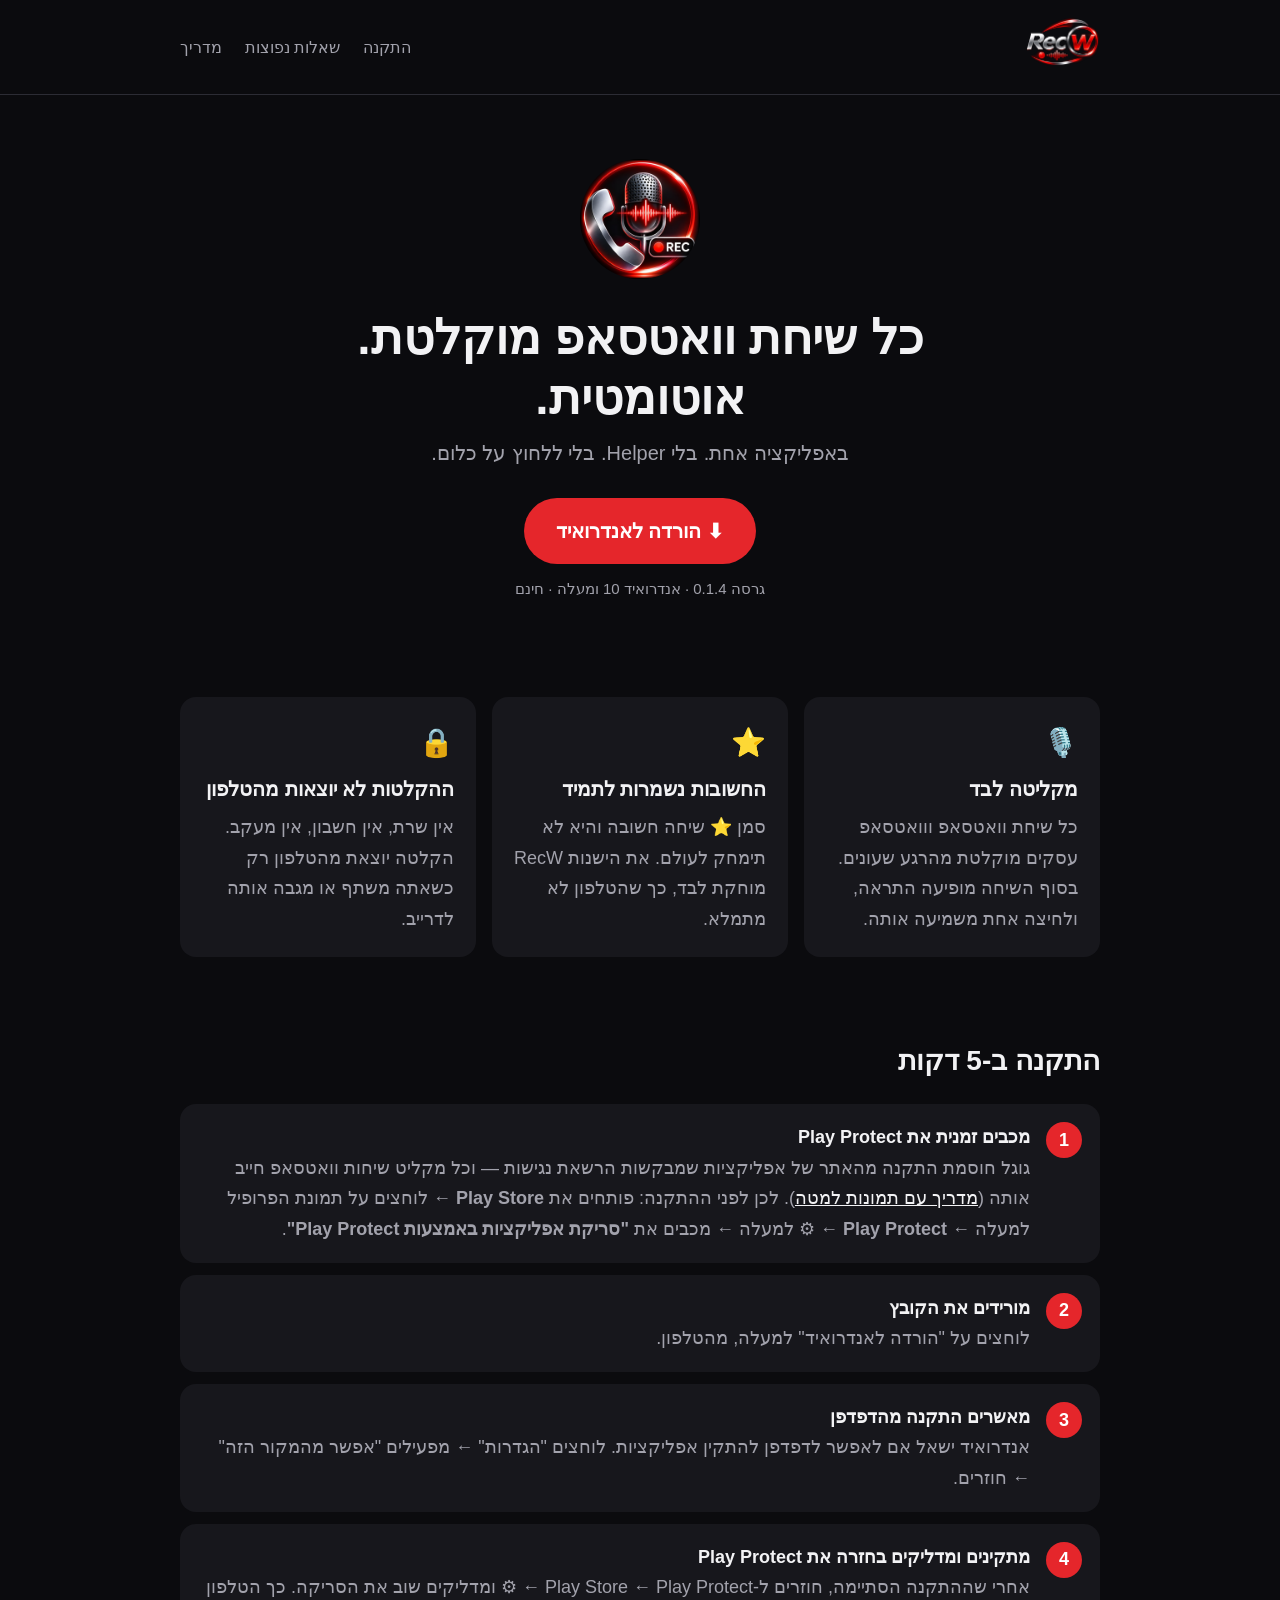
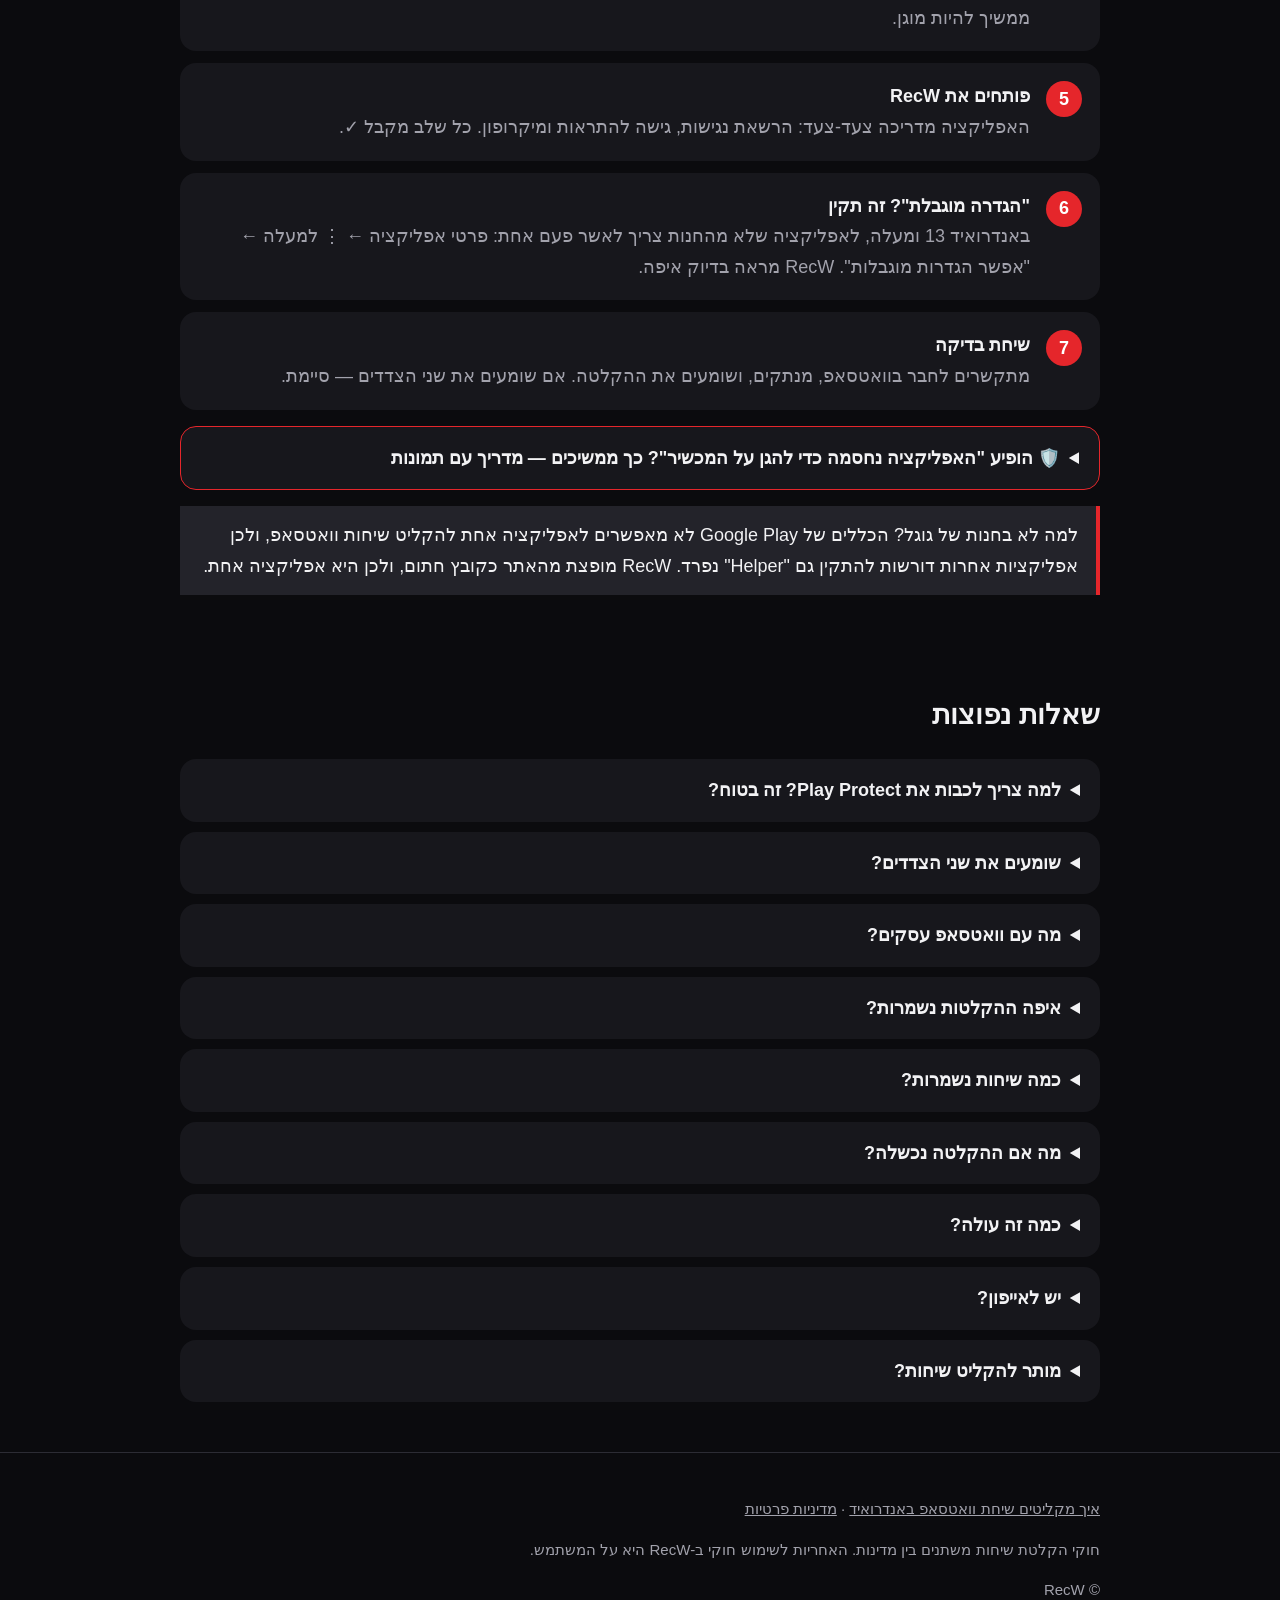
==== index.html @ 74e82b94 "RecW 0.1.4 + Play Protect illustrated guide" ====
<!doctype html>
<html lang="he" dir="rtl">
<head>
  <meta charset="utf-8">
  <meta name="viewport" content="width=device-width, initial-scale=1">
  <title>RecW — הקלטת שיחות וואטסאפ אוטומטית באנדרואיד</title>
  <meta name="description" content="RecW מקליטה כל שיחת וואטסאפ אוטומטית, באפליקציה אחת ובלי Helper. שומרת את השיחות החשובות לתמיד, מוחקת לבד את הישנות, וההקלטות לא יוצאות מהטלפון.">
  <meta property="og:title" content="RecW — כל שיחת וואטסאפ מוקלטת. אוטומטית.">
  <meta property="og:description" content="אפליקציה אחת, בלי Helper. החשובות נשמרות לתמיד, ההקלטות לא יוצאות מהטלפון.">
  <meta property="og:image" content="assets/icon.png">
  <meta property="og:locale" content="he_IL">
  <meta name="theme-color" content="#0b0b0e">
  <link rel="icon" href="assets/favicon.png">
  <link rel="stylesheet" href="assets/style.css">
</head>
<body>
  <header class="site">
    <div class="wrap">
      <a href="./" aria-label="RecW — עמוד הבית"><img src="assets/wordmark.png" alt="RecW"></a>
      <nav>
        <a href="#install">התקנה</a>
        <a href="#faq">שאלות נפוצות</a>
        <a href="guides/record-whatsapp-call.html">מדריך</a>
      </nav>
    </div>
  </header>

  <main>
    <section class="hero">
      <div class="wrap">
        <img class="icon" src="assets/icon.png" alt="" width="120" height="120">
        <h1>כל שיחת וואטסאפ מוקלטת.<br>אוטומטית.</h1>
        <p class="sub">באפליקציה אחת. בלי Helper. בלי ללחוץ על כלום.</p>
        <a class="btn" href="RecW.apk" download id="download">⬇ הורדה לאנדרואיד</a>
        <p class="small">גרסה <span id="ver">0.1.4</span> · אנדרואיד 10 ומעלה · חינם</p>
      </div>
    </section>

    <section>
      <div class="wrap grid">
        <div class="card">
          <div class="emoji" aria-hidden="true">🎙️</div>
          <h3>מקליטה לבד</h3>
          <p>כל שיחת וואטסאפ ווואטסאפ עסקים מוקלטת מהרגע שעונים. בסוף השיחה מופיעה התראה, ולחיצה אחת משמיעה אותה.</p>
        </div>
        <div class="card">
          <div class="emoji" aria-hidden="true">⭐</div>
          <h3>החשובות נשמרות לתמיד</h3>
          <p>סמן ⭐ שיחה חשובה והיא לא תימחק לעולם. את הישנות RecW מוחקת לבד, כך שהטלפון לא מתמלא.</p>
        </div>
        <div class="card">
          <div class="emoji" aria-hidden="true">🔒</div>
          <h3>ההקלטות לא יוצאות מהטלפון</h3>
          <p>אין שרת, אין חשבון, אין מעקב. הקלטה יוצאת מהטלפון רק כשאתה משתף או מגבה אותה לדרייב.</p>
        </div>
      </div>
    </section>

    <section id="install">
      <div class="wrap">
        <h2>התקנה ב-5 דקות</h2>
        <ol class="steps">
          <li><strong>מכבים זמנית את Play Protect</strong><span>גוגל חוסמת התקנה מהאתר של אפליקציות שמבקשות הרשאת נגישות — וכל מקליט שיחות וואטסאפ חייב אותה (<a href="#play-protect">מדריך עם תמונות למטה</a>). לכן לפני ההתקנה: פותחים את <b>Play Store</b> ← לוחצים על תמונת הפרופיל למעלה ← <b>Play Protect</b> ← ⚙ למעלה ← מכבים את <b>"סריקת אפליקציות באמצעות Play Protect"</b>.</span></li>
          <li><strong>מורידים את הקובץ</strong><span>לוחצים על "הורדה לאנדרואיד" למעלה, מהטלפון.</span></li>
          <li><strong>מאשרים התקנה מהדפדפן</strong><span>אנדרואיד ישאל אם לאפשר לדפדפן להתקין אפליקציות. לוחצים "הגדרות" ← מפעילים "אפשר מהמקור הזה" ← חוזרים.</span></li>
          <li><strong>מתקינים ומדליקים בחזרה את Play Protect</strong><span>אחרי שההתקנה הסתיימה, חוזרים ל-Play Store ← Play Protect ← ⚙ ומדליקים שוב את הסריקה. כך הטלפון ממשיך להיות מוגן.</span></li>
          <li><strong>פותחים את RecW</strong><span>האפליקציה מדריכה צעד-צעד: הרשאת נגישות, גישה להתראות ומיקרופון. כל שלב מקבל ✓.</span></li>
          <li><strong>"הגדרה מוגבלת"? זה תקין</strong><span>באנדרואיד 13 ומעלה, לאפליקציה שלא מהחנות צריך לאשר פעם אחת: פרטי אפליקציה ← ⋮ למעלה ← "אפשר הגדרות מוגבלות". RecW מראה בדיוק איפה.</span></li>
          <li><strong>שיחת בדיקה</strong><span>מתקשרים לחבר בוואטסאפ, מנתקים, ושומעים את ההקלטה. אם שומעים את שני הצדדים — סיימת.</span></li>
        </ol>

        <details class="guide" id="play-protect">
          <summary>🛡️ הופיע "האפליקציה נחסמה כדי להגן על המכשיר"? כך ממשיכים — מדריך עם תמונות</summary>
          <div class="guide-body">
            <p>אם שכחת לכבות את Play Protect לפני ההתקנה, תופיע ההודעה הזו. היא מופיעה לכל מקליט שיחות וואטסאפ מחוץ לחנות, כי כולם צריכים הרשאת נגישות. לוחצים <b>"הבנתי"</b> וממשיכים:</p>
            <figure>
              <img src="assets/guide/play-protect-blocked.png" alt="חלון Google Play Protect: האפליקציה נחסמה כדי להגן על המכשיר" loading="lazy" width="812" height="980">
              <figcaption>ההודעה של Play Protect. לוחצים "הבנתי".</figcaption>
            </figure>
            <ol class="steps">
              <li><strong>פותחים את Play Store</strong><span>האפליקציה של חנות גוגל, עם המשולש הצבעוני.</span></li>
              <li><strong>לוחצים על תמונת הפרופיל</strong><span>העיגול עם התמונה או האות שלך, בפינה העליונה.</span></li>
              <li><strong>בוחרים "Play Protect"</strong><span>ואז לוחצים על גלגל השיניים ⚙ בפינה העליונה.</span></li>
            </ol>
            <figure>
              <img src="assets/guide/play-protect-main.png" alt="מסך Play Protect, גלגל השיניים מסומן בעיגול אדום בפינה העליונה" loading="lazy" width="1080" height="910">
              <figcaption>לוחצים על גלגל השיניים ⚙ (מסומן באדום).</figcaption>
            </figure>
            <ol class="steps" start="4">
              <li><strong>מכבים את "סריקת אפליקציות באמצעות Play Protect"</strong><span>מופיעה שאלה אם לכבות — מאשרים.</span></li>
            </ol>
            <figure>
              <img src="assets/guide/play-protect-settings.png" alt="מסך ההגדרות של Play Protect, המתג סריקת אפליקציות מסומן בעיגול אדום" loading="lazy" width="1080" height="910">
              <figcaption>המתג העליון, "סריקת אפליקציות באמצעות Play Protect" (מסומן באדום). מכבים אותו לדקה.</figcaption>
            </figure>
            <ol class="steps" start="5">
              <li><strong>חוזרים לקובץ ומתקינים</strong><span>פותחים שוב את RecW.apk מההורדות (או מורידים שוב מהכפתור למעלה) ולוחצים "התקן".</span></li>
              <li><strong>מדליקים בחזרה את Play Protect</strong><span>אותה דרך: Play Store ← פרופיל ← Play Protect ← ⚙ ← מדליקים את הסריקה. RecW נשארת מותקנת וממשיכה לעבוד.</span></li>
            </ol>
          </div>
        </details>

        <p class="note">למה לא בחנות של גוגל? הכללים של Google Play לא מאפשרים לאפליקציה אחת להקליט שיחות וואטסאפ, ולכן אפליקציות אחרות דורשות להתקין גם "Helper" נפרד. RecW מופצת מהאתר כקובץ חתום, ולכן היא אפליקציה אחת.</p>
      </div>
    </section>

    <section id="faq">
      <div class="wrap">
        <h2>שאלות נפוצות</h2>
        <details>
          <summary>למה צריך לכבות את Play Protect? זה בטוח?</summary>
          <p>Play Protect חוסם כל אפליקציה מחוץ לחנות שמבקשת הרשאת נגישות, בלי לבדוק מה היא עושה — כי נוכלים משתמשים בהרשאה הזו. RecW צריכה אותה רק כי אנדרואיד מאפשר להקליט בזמן שיחה רק לאפליקציה עם שירות נגישות. השירות של RecW מוגבל לוואטסאפ, לא קורא את המסך ולא שולח שום מידע — ההקלטות לא יוצאות מהטלפון. מכבים את Play Protect רק לדקה של ההתקנה ומדליקים בחזרה. פרטים מלאים ב<a href="privacy.html">מדיניות הפרטיות</a>.</p>
        </details>
        <details>
          <summary>שומעים את שני הצדדים?</summary>
          <p>ברוב הטלפונים החדשים כן. נבדק עם שני הצדדים ברורים על Samsung Galaxy S24 Ultra (אנדרואיד 17). בחלק מהטלפונים, בעיקר עם אנדרואיד 10, המערכת לא מאפשרת להקליט ברור את הצד השני: הקול שלך מוקלט טוב והצד השני חלש. בסוף ההתקנה יש שיחת בדיקה שבודקת את זה בטלפון שלך ומנסה כמה הגדרות. אם הטלפון שלך מהסוג הזה, דיבור ברמקול מקליט את שני הצדדים.</p>
        </details>
        <details>
          <summary>מה עם וואטסאפ עסקים?</summary>
          <p>נתמך. אפשר לכבות את זה בהגדרות.</p>
        </details>
        <details>
          <summary>איפה ההקלטות נשמרות?</summary>
          <p>בזיכרון הפרטי של האפליקציה בטלפון. אפליקציות אחרות לא רואות אותן. אפשר לשתף הקלטה, או לגבות את השיחות החשובות ל-Google Drive בלחיצה.</p>
        </details>
        <details>
          <summary>כמה שיחות נשמרות?</summary>
          <p>בוחרים: 20, 50, 100, 200 או הכול. שיחות עם ⭐ לא נמחקות אף פעם.</p>
        </details>
        <details>
          <summary>מה אם ההקלטה נכשלה?</summary>
          <p>RecW לא נכשלת בשקט. אם הקלטה יוצאת שקטה או שהרשאה כבויה, מופיעה התראה ופס אדום עם כפתור "תקן".</p>
        </details>
        <details>
          <summary>כמה זה עולה?</summary>
          <p>חינם.</p>
        </details>
        <details>
          <summary>יש לאייפון?</summary>
          <p>לא. אפל לא מאפשרת להקליט שיחות וואטסאפ באייפון.</p>
        </details>
        <details>
          <summary>מותר להקליט שיחות?</summary>
          <p>חוקי הקלטת שיחות משתנים בין מדינות. האחריות לשימוש חוקי ב-RecW היא על המשתמש.</p>
        </details>
      </div>
    </section>
  </main>

  <footer class="site">
    <div class="wrap">
      <p><a href="guides/record-whatsapp-call.html">איך מקליטים שיחת וואטסאפ באנדרואיד</a> · <a href="privacy.html">מדיניות פרטיות</a></p>
      <p>חוקי הקלטת שיחות משתנים בין מדינות. האחריות לשימוש חוקי ב-RecW היא על המשתמש.</p>
      <p>© RecW</p>
    </div>
  </footer>

  <script>
    // Show the current version from version.json (same file the app checks).
    fetch('version.json', { cache: 'no-store' })
      .then(function (r) { return r.json(); })
      .then(function (v) {
        document.getElementById('ver').textContent = v.versionName;
        if (v.apkUrl) document.getElementById('download').href = v.apkUrl;
      })
      .catch(function () { /* keep defaults */ });
  </script>
</body>
</html>
---- assets/style.css ----
/* RecW website — red-black, matching the app (docs/design.md). No frameworks. */
:root {
  --bg: #0b0b0e;
  --card: #17171c;
  --card-2: #23232a;
  --text: #f2f2f4;
  --muted: #a2a2ac;
  --red: #e5262b;
  --red-dark: #b81d21;
  --green: #5dcaa5;
  --line: #2c2c34;
  --radius: 16px;
}
* { box-sizing: border-box; }
html { scroll-behavior: smooth; }
body {
  margin: 0;
  background: var(--bg);
  color: var(--text);
  font-family: "Segoe UI", "Rubik", "Heebo", Arial, sans-serif;
  font-size: 18px;
  line-height: 1.7;
}
a { color: var(--text); }
img { max-width: 100%; height: auto; }
.wrap { max-width: 960px; margin: 0 auto; padding: 0 20px; }

/* Header */
header.site { padding: 18px 0; border-bottom: 1px solid var(--line); }
header.site .wrap { display: flex; align-items: center; justify-content: space-between; gap: 16px; }
header.site img { height: 48px; width: auto; }
header.site nav a { color: var(--muted); text-decoration: none; margin-inline-start: 18px; font-size: 16px; }
header.site nav a:hover { color: var(--text); }

/* Hero */
.hero { padding: 64px 0 40px; text-align: center; }
.hero .icon { width: 120px; height: 120px; border-radius: 50%; }
.hero h1 { font-size: clamp(30px, 6vw, 48px); line-height: 1.25; margin: 20px 0 8px; font-weight: 700; }
.hero p.sub { color: var(--muted); font-size: 20px; margin: 0 0 28px; }
.btn {
  display: inline-flex; align-items: center; gap: 10px;
  background: var(--red); color: #fff; text-decoration: none;
  font-size: 20px; font-weight: 600; padding: 16px 32px; border-radius: 999px;
  min-height: 56px;
}
.btn:hover { background: var(--red-dark); }
.btn:focus-visible { outline: 3px solid #fff; outline-offset: 3px; }
.small { color: var(--muted); font-size: 15px; margin-top: 12px; }

/* Sections */
section { padding: 40px 0; }
h2 { font-size: 28px; margin: 0 0 20px; }
.grid { display: grid; gap: 16px; grid-template-columns: repeat(auto-fit, minmax(240px, 1fr)); }
.card { background: var(--card); border-radius: var(--radius); padding: 22px; }
.card h3 { margin: 6px 0 6px; font-size: 20px; }
.card p { margin: 0; color: var(--muted); }
.card .emoji { font-size: 28px; }

/* Steps */
ol.steps { list-style: none; padding: 0; margin: 0; counter-reset: s; }
ol.steps li {
  counter-increment: s; position: relative;
  background: var(--card); border-radius: var(--radius);
  padding: 18px 70px 18px 20px; margin-bottom: 12px;
}
ol.steps li::before {
  content: counter(s); position: absolute; right: 18px; top: 18px;
  width: 36px; height: 36px; border-radius: 50%;
  background: var(--red); color: #fff; font-weight: 700;
  display: flex; align-items: center; justify-content: center;
}
ol.steps strong { display: block; }
ol.steps span { color: var(--muted); }
.note { background: var(--card-2); border-right: 4px solid var(--red); border-radius: 0; padding: 14px 18px; margin: 16px 0; }

/* Expandable illustrated guide (e.g. Play Protect) */
details.guide { background: var(--card); border: 1px solid var(--red); border-radius: var(--radius); padding: 16px 20px; margin: 16px 0; }
details.guide summary { cursor: pointer; font-weight: 700; }
details.guide .guide-body { margin-top: 12px; }
details.guide .guide-body p { color: var(--muted); }
details.guide ol.steps li { background: var(--card-2); }
details.guide figure { margin: 16px auto; text-align: center; }
details.guide figure img { max-width: 280px; width: 100%; height: auto; border-radius: 16px; border: 1px solid var(--line); }
details.guide figcaption { color: var(--muted); font-size: 15px; margin-top: 6px; }

/* FAQ */
details { background: var(--card); border-radius: var(--radius); padding: 16px 20px; margin-bottom: 10px; }
summary { cursor: pointer; font-weight: 600; }
details p { color: var(--muted); margin: 10px 0 0; }

/* Article (guides) */
article { max-width: 760px; margin: 0 auto; padding: 40px 20px; }
article h1 { font-size: clamp(28px, 5vw, 40px); line-height: 1.3; }
article p, article li { color: #d8d8de; }
article .cta { text-align: center; margin: 32px 0; }

footer.site { border-top: 1px solid var(--line); padding: 28px 0; color: var(--muted); font-size: 15px; }
footer.site a { color: var(--muted); }

@media (max-width: 560px) {
  header.site nav { display: none; }
  .hero { padding-top: 40px; }
}
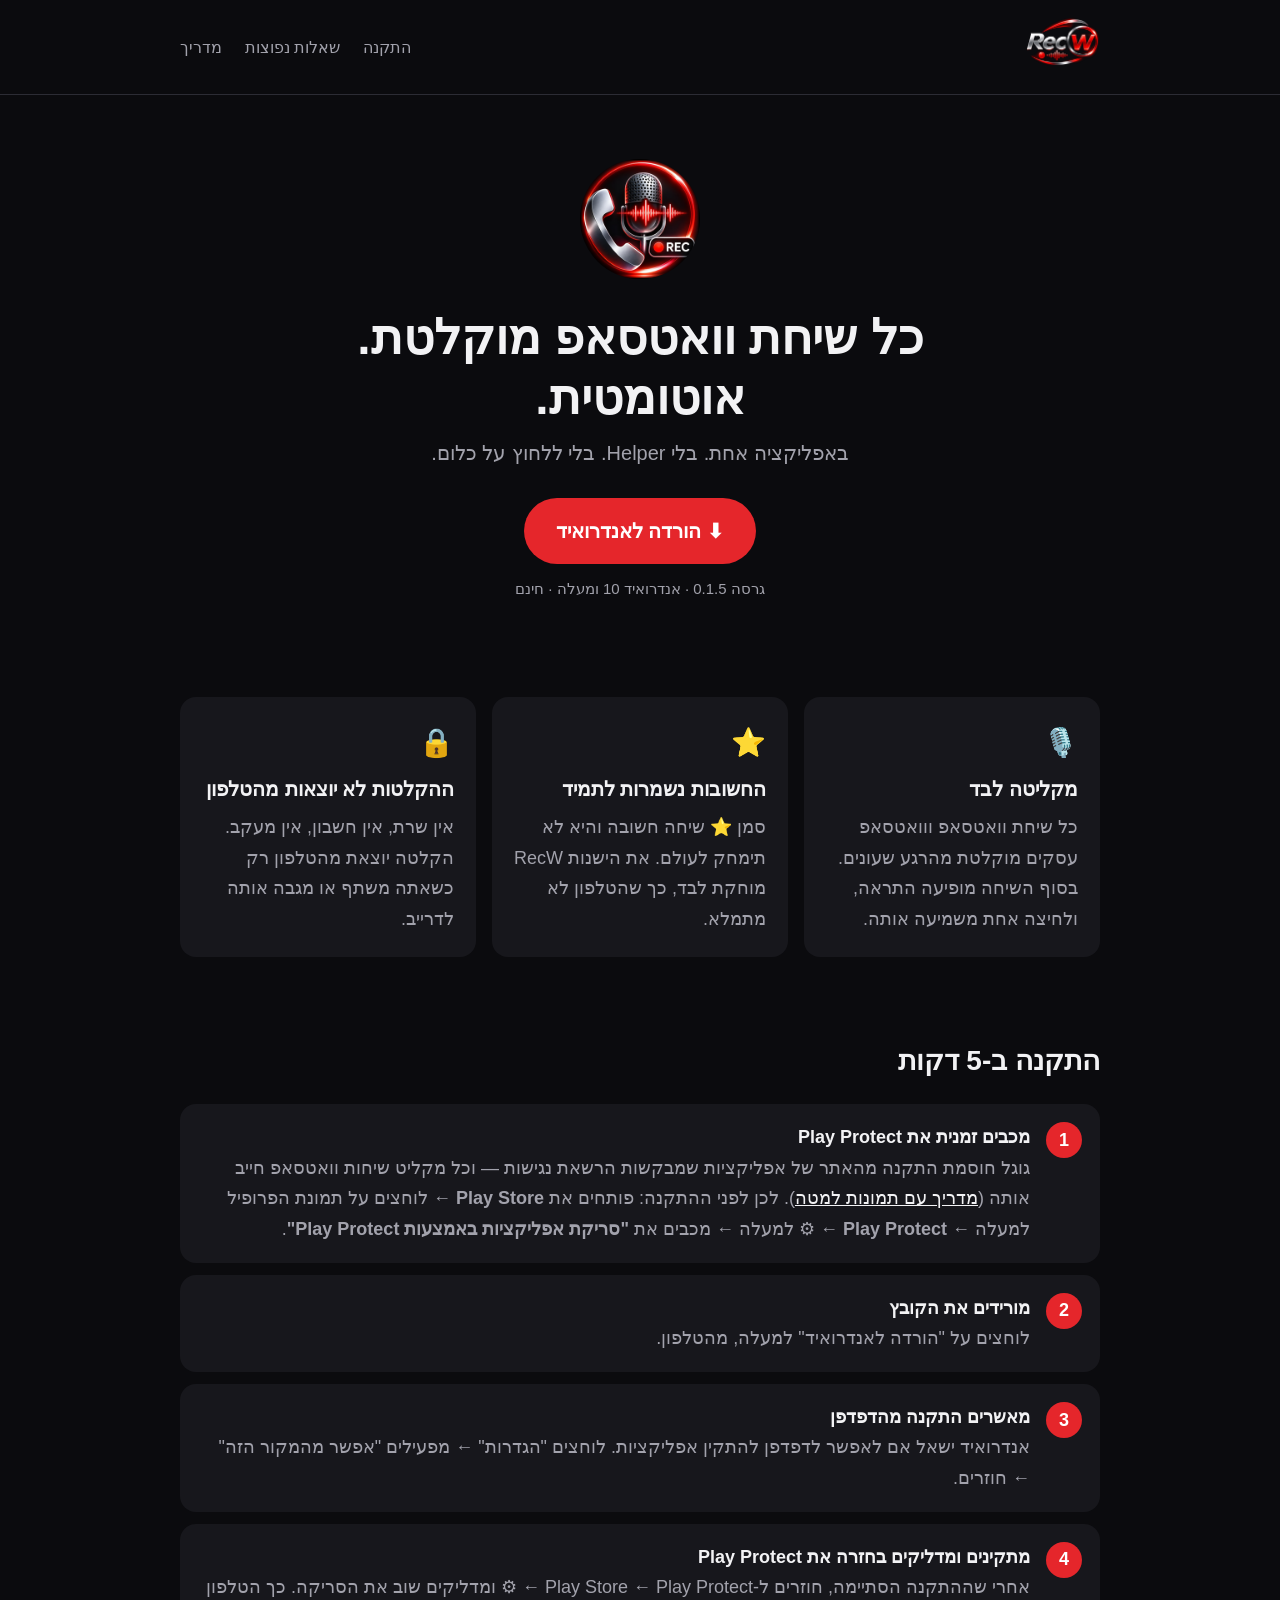
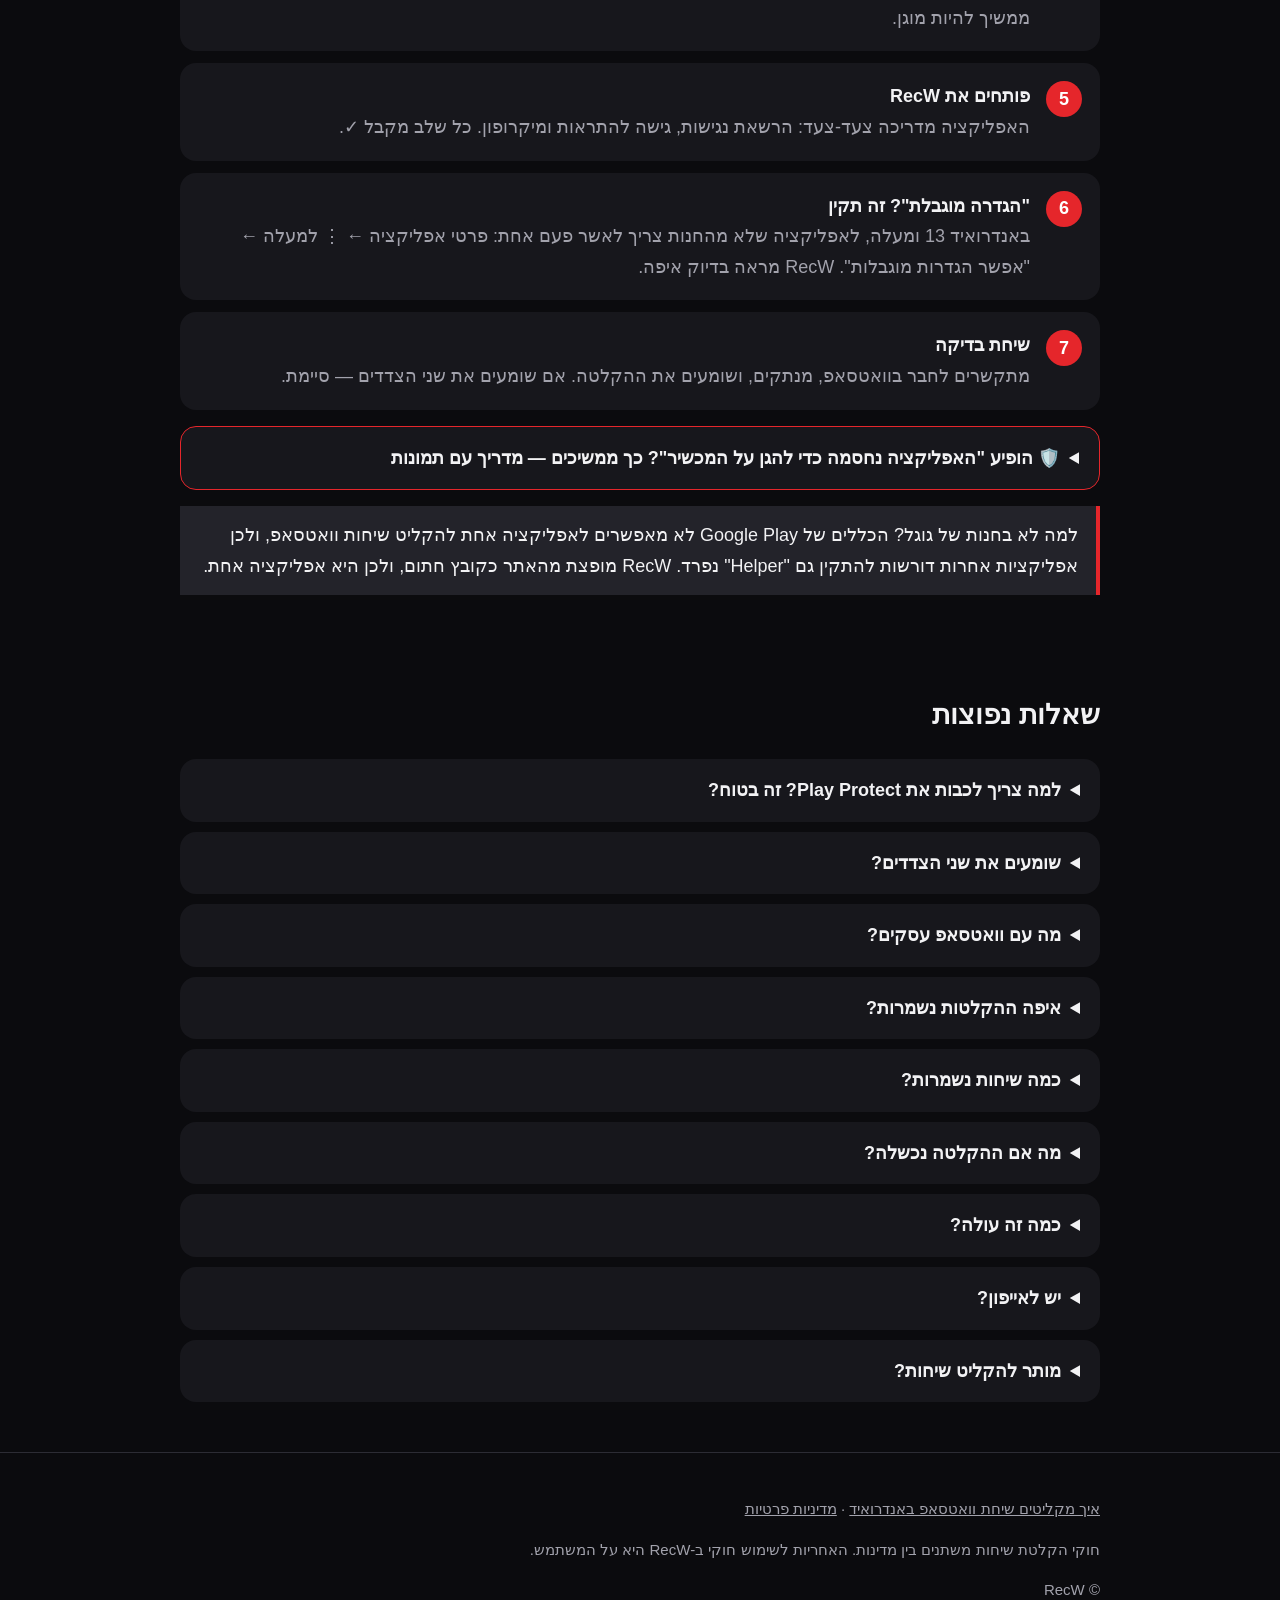
==== commit 455663e0: "RecW 0.1.5" ====
--- a/index.html
+++ b/index.html
@@ -32,7 +32,7 @@
         <h1>כל שיחת וואטסאפ מוקלטת.<br>אוטומטית.</h1>
         <p class="sub">באפליקציה אחת. בלי Helper. בלי ללחוץ על כלום.</p>
         <a class="btn" href="RecW.apk" download id="download">⬇ הורדה לאנדרואיד</a>
-        <p class="small">גרסה <span id="ver">0.1.4</span> · אנדרואיד 10 ומעלה · חינם</p>
+        <p class="small">גרסה <span id="ver">0.1.5</span> · אנדרואיד 10 ומעלה · חינם</p>
       </div>
     </section>
 
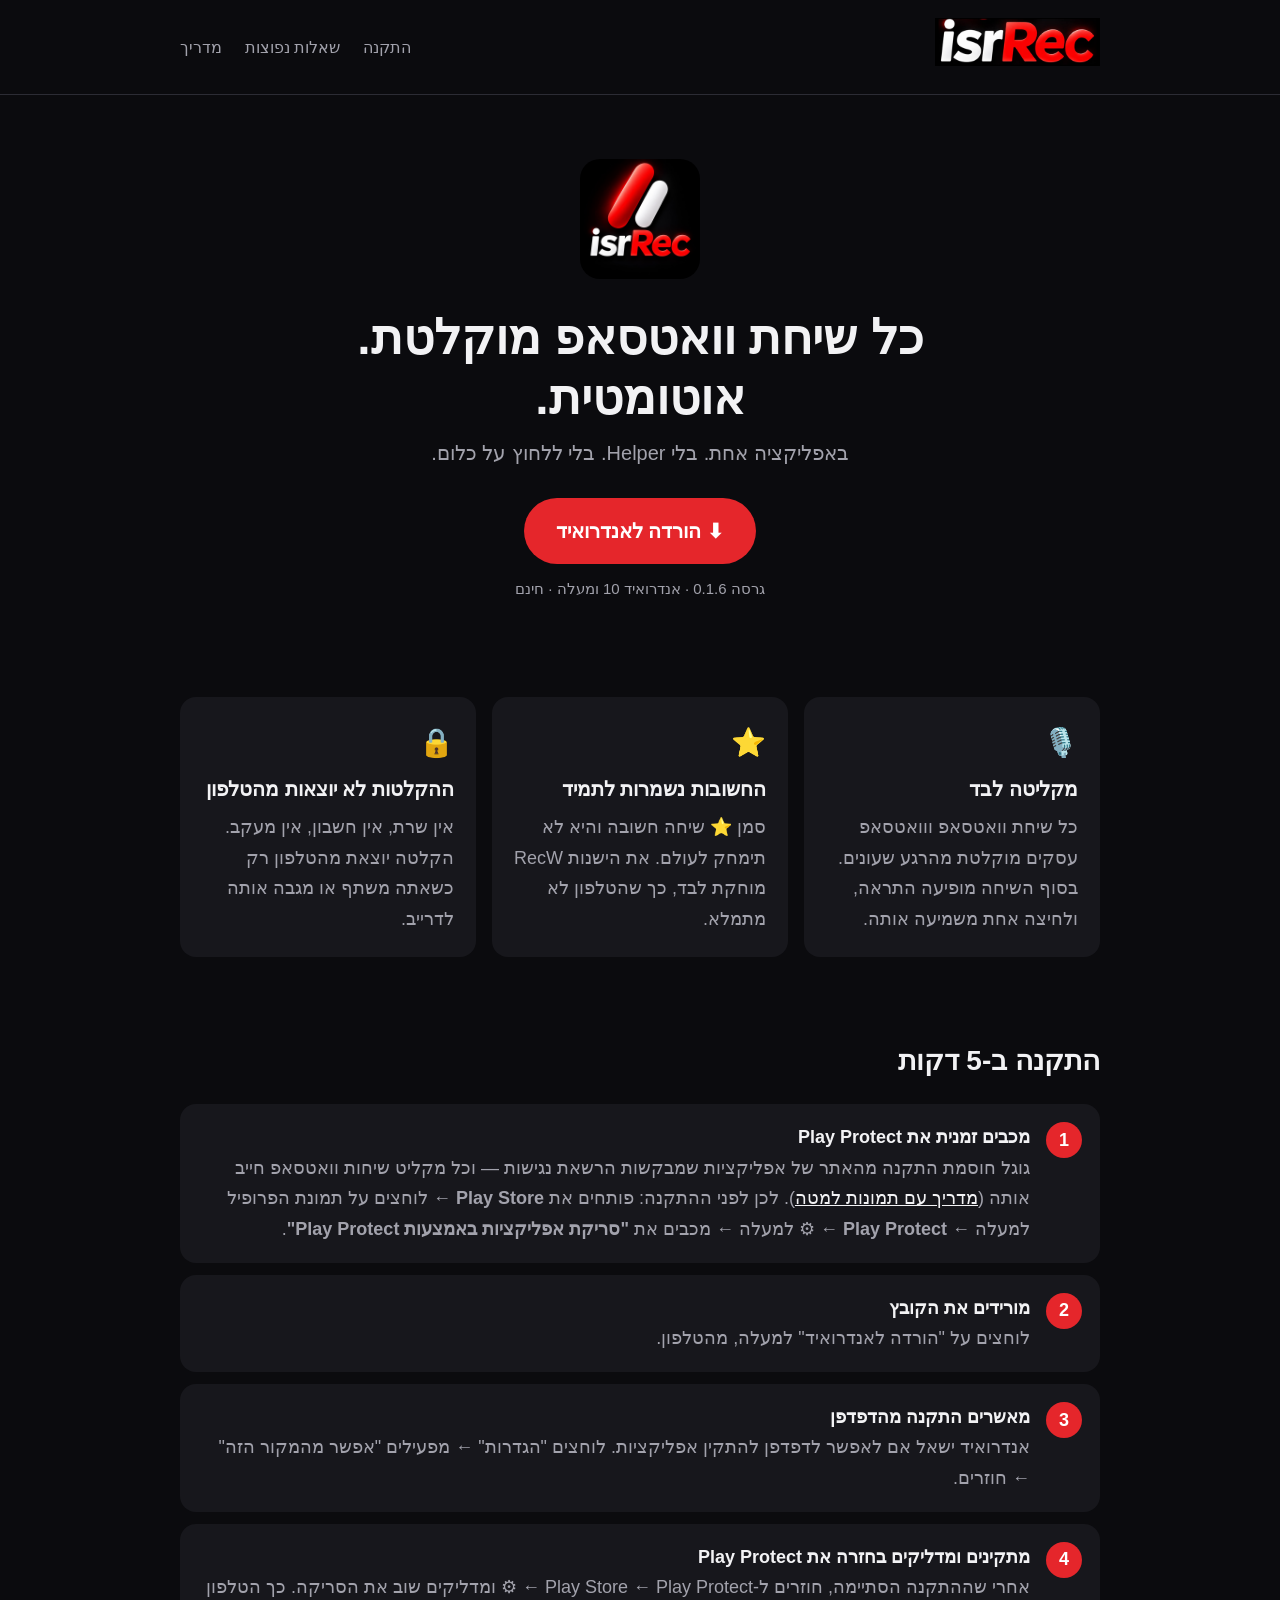
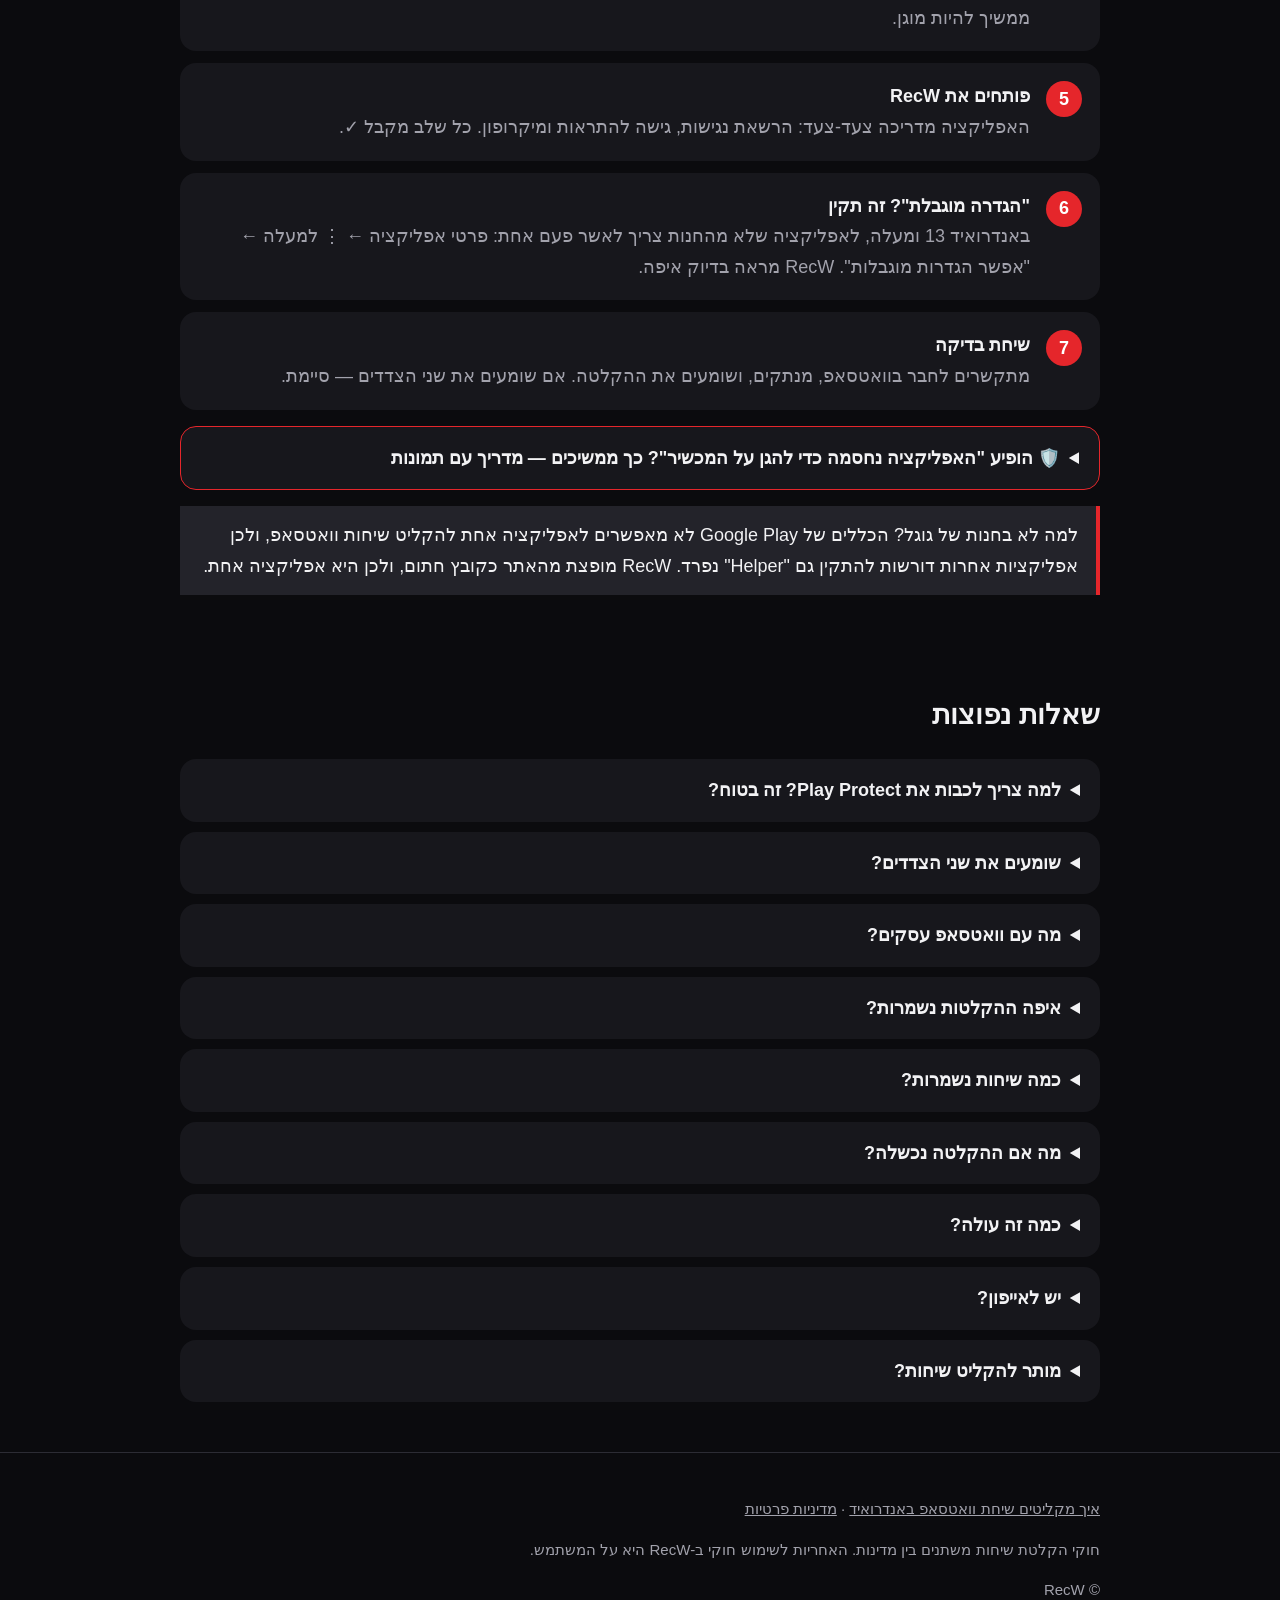
==== commit c6212936: "RecW 0.1.6: isrRec branding" ====
--- a/index.html
+++ b/index.html
@@ -32,7 +32,7 @@
         <h1>כל שיחת וואטסאפ מוקלטת.<br>אוטומטית.</h1>
         <p class="sub">באפליקציה אחת. בלי Helper. בלי ללחוץ על כלום.</p>
         <a class="btn" href="RecW.apk" download id="download">⬇ הורדה לאנדרואיד</a>
-        <p class="small">גרסה <span id="ver">0.1.5</span> · אנדרואיד 10 ומעלה · חינם</p>
+        <p class="small">גרסה <span id="ver">0.1.6</span> · אנדרואיד 10 ומעלה · חינם</p>
       </div>
     </section>
 
--- a/assets/style.css
+++ b/assets/style.css
@@ -34,7 +34,7 @@
 
 /* Hero */
 .hero { padding: 64px 0 40px; text-align: center; }
-.hero .icon { width: 120px; height: 120px; border-radius: 50%; }
+.hero .icon { width: 120px; height: 120px; border-radius: 20px; }
 .hero h1 { font-size: clamp(30px, 6vw, 48px); line-height: 1.25; margin: 20px 0 8px; font-weight: 700; }
 .hero p.sub { color: var(--muted); font-size: 20px; margin: 0 0 28px; }
 .btn {
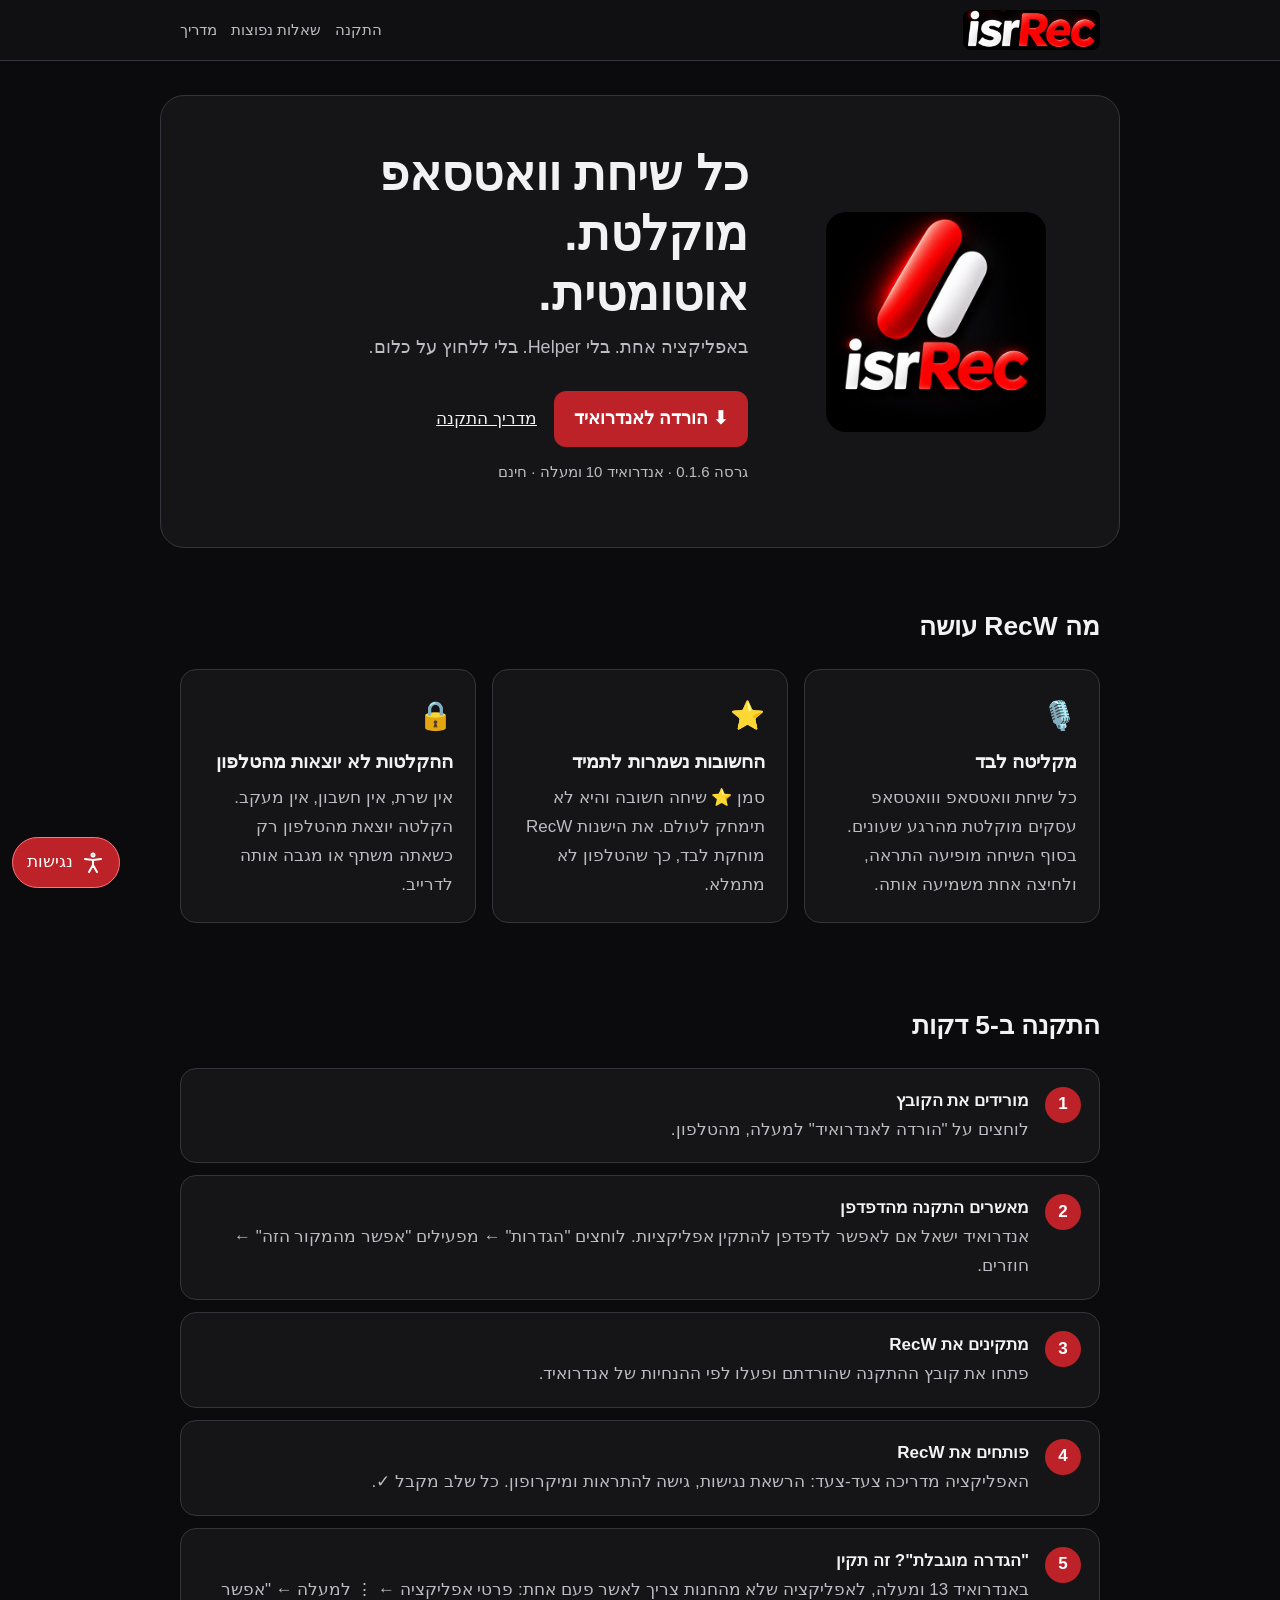
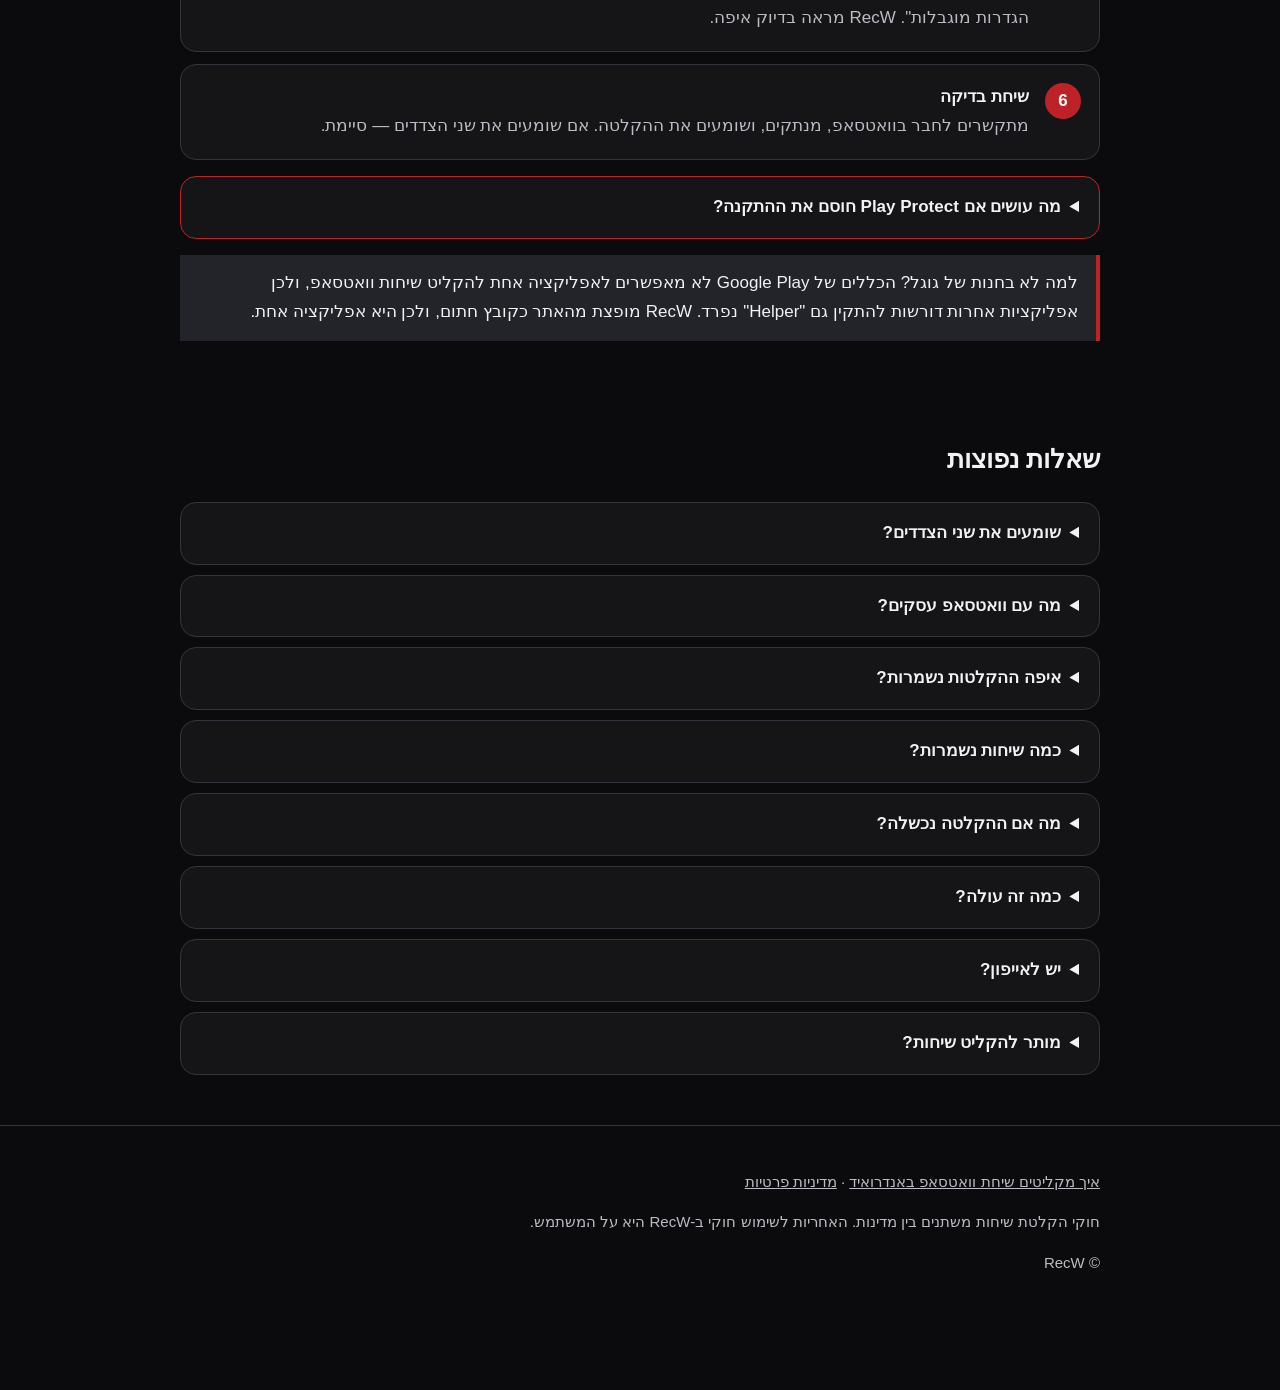
==== commit 927ba2d4: "Refresh RecW layout and add accessibility controls" ====
--- a/index.html
+++ b/index.html
@@ -12,12 +12,14 @@
   <meta name="theme-color" content="#0b0b0e">
   <link rel="icon" href="assets/favicon.png">
   <link rel="stylesheet" href="assets/style.css">
+  <script src="assets/accessibility.js" defer></script>
 </head>
 <body>
+  <a class="skip-link" href="#main-content">דילוג לתוכן</a>
   <header class="site">
     <div class="wrap">
       <a href="./" aria-label="RecW — עמוד הבית"><img src="assets/wordmark.png" alt="RecW"></a>
-      <nav>
+      <nav aria-label="ניווט ראשי">
         <a href="#install">התקנה</a>
         <a href="#faq">שאלות נפוצות</a>
         <a href="guides/record-whatsapp-call.html">מדריך</a>
@@ -25,18 +27,22 @@
     </div>
   </header>
 
-  <main>
+  <main id="main-content" tabindex="-1">
     <section class="hero">
-      <div class="wrap">
+      <div class="wrap hero-frame">
         <img class="icon" src="assets/icon.png" alt="" width="120" height="120">
+        <div class="hero-copy">
         <h1>כל שיחת וואטסאפ מוקלטת.<br>אוטומטית.</h1>
         <p class="sub">באפליקציה אחת. בלי Helper. בלי ללחוץ על כלום.</p>
         <a class="btn" href="RecW.apk" download id="download">⬇ הורדה לאנדרואיד</a>
+        <a class="hero-help" href="#install">מדריך התקנה</a>
         <p class="small">גרסה <span id="ver">0.1.6</span> · אנדרואיד 10 ומעלה · חינם</p>
+        </div>
       </div>
     </section>
 
-    <section>
+    <section class="features" aria-labelledby="features-title">
+      <div class="wrap"><h2 id="features-title">מה RecW עושה</h2></div>
       <div class="wrap grid">
         <div class="card">
           <div class="emoji" aria-hidden="true">🎙️</div>
@@ -60,45 +66,16 @@
       <div class="wrap">
         <h2>התקנה ב-5 דקות</h2>
         <ol class="steps">
-          <li><strong>מכבים זמנית את Play Protect</strong><span>גוגל חוסמת התקנה מהאתר של אפליקציות שמבקשות הרשאת נגישות — וכל מקליט שיחות וואטסאפ חייב אותה (<a href="#play-protect">מדריך עם תמונות למטה</a>). לכן לפני ההתקנה: פותחים את <b>Play Store</b> ← לוחצים על תמונת הפרופיל למעלה ← <b>Play Protect</b> ← ⚙ למעלה ← מכבים את <b>"סריקת אפליקציות באמצעות Play Protect"</b>.</span></li>
+
           <li><strong>מורידים את הקובץ</strong><span>לוחצים על "הורדה לאנדרואיד" למעלה, מהטלפון.</span></li>
           <li><strong>מאשרים התקנה מהדפדפן</strong><span>אנדרואיד ישאל אם לאפשר לדפדפן להתקין אפליקציות. לוחצים "הגדרות" ← מפעילים "אפשר מהמקור הזה" ← חוזרים.</span></li>
-          <li><strong>מתקינים ומדליקים בחזרה את Play Protect</strong><span>אחרי שההתקנה הסתיימה, חוזרים ל-Play Store ← Play Protect ← ⚙ ומדליקים שוב את הסריקה. כך הטלפון ממשיך להיות מוגן.</span></li>
+          <li><strong>מתקינים את RecW</strong><span>פתחו את קובץ ההתקנה שהורדתם ופעלו לפי ההנחיות של אנדרואיד.</span></li>
           <li><strong>פותחים את RecW</strong><span>האפליקציה מדריכה צעד-צעד: הרשאת נגישות, גישה להתראות ומיקרופון. כל שלב מקבל ✓.</span></li>
           <li><strong>"הגדרה מוגבלת"? זה תקין</strong><span>באנדרואיד 13 ומעלה, לאפליקציה שלא מהחנות צריך לאשר פעם אחת: פרטי אפליקציה ← ⋮ למעלה ← "אפשר הגדרות מוגבלות". RecW מראה בדיוק איפה.</span></li>
           <li><strong>שיחת בדיקה</strong><span>מתקשרים לחבר בוואטסאפ, מנתקים, ושומעים את ההקלטה. אם שומעים את שני הצדדים — סיימת.</span></li>
         </ol>
 
-        <details class="guide" id="play-protect">
-          <summary>🛡️ הופיע "האפליקציה נחסמה כדי להגן על המכשיר"? כך ממשיכים — מדריך עם תמונות</summary>
-          <div class="guide-body">
-            <p>אם שכחת לכבות את Play Protect לפני ההתקנה, תופיע ההודעה הזו. היא מופיעה לכל מקליט שיחות וואטסאפ מחוץ לחנות, כי כולם צריכים הרשאת נגישות. לוחצים <b>"הבנתי"</b> וממשיכים:</p>
-            <figure>
-              <img src="assets/guide/play-protect-blocked.png" alt="חלון Google Play Protect: האפליקציה נחסמה כדי להגן על המכשיר" loading="lazy" width="812" height="980">
-              <figcaption>ההודעה של Play Protect. לוחצים "הבנתי".</figcaption>
-            </figure>
-            <ol class="steps">
-              <li><strong>פותחים את Play Store</strong><span>האפליקציה של חנות גוגל, עם המשולש הצבעוני.</span></li>
-              <li><strong>לוחצים על תמונת הפרופיל</strong><span>העיגול עם התמונה או האות שלך, בפינה העליונה.</span></li>
-              <li><strong>בוחרים "Play Protect"</strong><span>ואז לוחצים על גלגל השיניים ⚙ בפינה העליונה.</span></li>
-            </ol>
-            <figure>
-              <img src="assets/guide/play-protect-main.png" alt="מסך Play Protect, גלגל השיניים מסומן בעיגול אדום בפינה העליונה" loading="lazy" width="1080" height="910">
-              <figcaption>לוחצים על גלגל השיניים ⚙ (מסומן באדום).</figcaption>
-            </figure>
-            <ol class="steps" start="4">
-              <li><strong>מכבים את "סריקת אפליקציות באמצעות Play Protect"</strong><span>מופיעה שאלה אם לכבות — מאשרים.</span></li>
-            </ol>
-            <figure>
-              <img src="assets/guide/play-protect-settings.png" alt="מסך ההגדרות של Play Protect, המתג סריקת אפליקציות מסומן בעיגול אדום" loading="lazy" width="1080" height="910">
-              <figcaption>המתג העליון, "סריקת אפליקציות באמצעות Play Protect" (מסומן באדום). מכבים אותו לדקה.</figcaption>
-            </figure>
-            <ol class="steps" start="5">
-              <li><strong>חוזרים לקובץ ומתקינים</strong><span>פותחים שוב את RecW.apk מההורדות (או מורידים שוב מהכפתור למעלה) ולוחצים "התקן".</span></li>
-              <li><strong>מדליקים בחזרה את Play Protect</strong><span>אותה דרך: Play Store ← פרופיל ← Play Protect ← ⚙ ← מדליקים את הסריקה. RecW נשארת מותקנת וממשיכה לעבוד.</span></li>
-            </ol>
-          </div>
-        </details>
+        <details class="guide" id="play-protect"><summary>מה עושים אם Play Protect חוסם את ההתקנה?</summary><p>השאירו את Play Protect פעיל. אם ההתקנה נחסמה, אפשר לפנות אלינו בכתובת <a href="mailto:isr.service12@gmail.com">isr.service12@gmail.com</a> ולצרף את נוסח ההודעה.</p></details>
 
         <p class="note">למה לא בחנות של גוגל? הכללים של Google Play לא מאפשרים לאפליקציה אחת להקליט שיחות וואטסאפ, ולכן אפליקציות אחרות דורשות להתקין גם "Helper" נפרד. RecW מופצת מהאתר כקובץ חתום, ולכן היא אפליקציה אחת.</p>
       </div>
@@ -107,10 +84,7 @@
     <section id="faq">
       <div class="wrap">
         <h2>שאלות נפוצות</h2>
-        <details>
-          <summary>למה צריך לכבות את Play Protect? זה בטוח?</summary>
-          <p>Play Protect חוסם כל אפליקציה מחוץ לחנות שמבקשת הרשאת נגישות, בלי לבדוק מה היא עושה — כי נוכלים משתמשים בהרשאה הזו. RecW צריכה אותה רק כי אנדרואיד מאפשר להקליט בזמן שיחה רק לאפליקציה עם שירות נגישות. השירות של RecW מוגבל לוואטסאפ, לא קורא את המסך ולא שולח שום מידע — ההקלטות לא יוצאות מהטלפון. מכבים את Play Protect רק לדקה של ההתקנה ומדליקים בחזרה. פרטים מלאים ב<a href="privacy.html">מדיניות הפרטיות</a>.</p>
-        </details>
+
         <details>
           <summary>שומעים את שני הצדדים?</summary>
           <p>ברוב הטלפונים החדשים כן. נבדק עם שני הצדדים ברורים על Samsung Galaxy S24 Ultra (אנדרואיד 17). בחלק מהטלפונים, בעיקר עם אנדרואיד 10, המערכת לא מאפשרת להקליט ברור את הצד השני: הקול שלך מוקלט טוב והצד השני חלש. בסוף ההתקנה יש שיחת בדיקה שבודקת את זה בטלפון שלך ומנסה כמה הגדרות. אם הטלפון שלך מהסוג הזה, דיבור ברמקול מקליט את שני הצדדים.</p>
--- a/assets/style.css
+++ b/assets/style.css
@@ -101,3 +101,106 @@
   header.site nav { display: none; }
   .hero { padding-top: 40px; }
 }
+
+/* Shared isrApp layout */
+:root {
+  --bg: #0b0b0e;
+  --card: #151518;
+  --line: #34343c;
+  --red: #bc2228;
+  --muted: #bcbcc5;
+}
+body { font-size: 1.0625rem; padding-bottom: 4.5rem; }
+header.site { background: #101013; padding: 10px 0; }
+header.site .wrap { flex-wrap: wrap; }
+header.site img { height: 40px; display: block; border-radius: 8px; }
+header.site nav { display: flex; flex-wrap: wrap; gap: 4px 14px; }
+header.site nav a { font-size: .9375rem; margin: 0; padding: 6px 0; }
+.hero { padding: 34px 20px 16px; text-align: start; }
+.hero-frame {
+  display: grid;
+  grid-template-columns: minmax(0, 1fr) minmax(0, 2fr);
+  align-items: center;
+  gap: clamp(16px, 5vw, 54px);
+  padding: clamp(20px, 5vw, 48px);
+  background: var(--card);
+  border: 1px solid var(--line);
+  border-radius: 24px;
+}
+.hero .icon { width: 100%; height: auto; max-width: 220px; justify-self: center; }
+.hero h1 { margin-top: 0; font-size: clamp(1.85rem, 5vw, 3rem); }
+.hero p.sub, .btn { font-size: 1.125rem; }
+.hero-help { display: inline-block; margin: 10px 12px 0; }
+.btn { border-radius: 12px; padding: 12px 20px; }
+.grid { grid-template-columns: repeat(auto-fit, minmax(min(100%, 240px), 1fr)); }
+.card, details, ol.steps li { border: 1px solid var(--line); }
+h2 { font-size: 1.65rem; }
+.card h3 { font-size: 1.2rem; }
+.small, footer.site, details.guide figcaption { font-size: .9375rem; }
+article h1 { font-size: clamp(1.75rem, 5vw, 2.5rem); }
+a { overflow-wrap: anywhere; }
+:focus-visible { outline: 3px solid #fff; outline-offset: 4px; }
+
+.skip-link { position: absolute; inset-inline-start: 12px; top: 12px; z-index: 5; background: var(--card); padding: 10px 16px; }
+.skip-link:not(:focus) { clip-path: inset(50%); }
+.a11y-launcher {
+  position: fixed;
+  z-index: 4;
+  inset-inline-end: max(12px, env(safe-area-inset-left));
+  bottom: max(12px, env(safe-area-inset-bottom));
+  display: inline-flex;
+  align-items: center;
+  gap: 8px;
+  border: 1px solid #ff777c;
+  border-radius: 999px;
+  padding: 10px 14px;
+  min-height: 48px;
+  background: var(--red);
+  color: #fff;
+  cursor: pointer;
+  font: inherit;
+}
+.a11y-panel {
+  width: min(25rem, calc(100% - 24px));
+  max-height: calc(100dvh - 24px);
+  overflow: auto;
+  border: 1px solid var(--line);
+  border-radius: 16px;
+  padding: 1rem;
+  background: var(--card);
+  color: var(--text);
+}
+.a11y-panel::backdrop { background: #000b; }
+.a11y-heading, .a11y-panel label { display: flex; align-items: center; gap: .5rem; }
+.a11y-heading { justify-content: space-between; }
+.a11y-heading h2 { margin: 0; }
+.a11y-panel label { flex-wrap: wrap; min-height: 44px; margin-block: .4rem; }
+.a11y-panel :is(button, select) {
+  min-width: 44px;
+  min-height: 44px;
+  font: inherit;
+  border: 1px solid var(--line);
+  border-radius: 8px;
+  background: var(--card-2);
+  color: var(--text);
+  padding-inline: .55rem;
+}
+.a11y-panel input { accent-color: var(--red); width: 1.1em; height: 1.1em; }
+:root[data-text-size="125"] { font-size: 125%; }
+:root[data-text-size="150"] { font-size: 150%; }
+:root[data-text-size="200"] { font-size: 200%; }
+:root[data-a11y-contrast] {
+  --bg: #000;
+  --card: #000;
+  --card-2: #151515;
+  --line: #fff;
+  --text: #fff;
+  --muted: #fff;
+}
+[data-a11y-links] a { text-decoration: underline !important; text-decoration-thickness: .13em !important; }
+html[data-a11y-motion] { scroll-behavior: auto; }
+@media (prefers-reduced-motion: reduce) { html { scroll-behavior: auto; } }
+@media (max-width: 560px) {
+  .hero-frame { grid-template-columns: 1fr; text-align: center; }
+  .hero .icon { max-width: 136px; }
+}
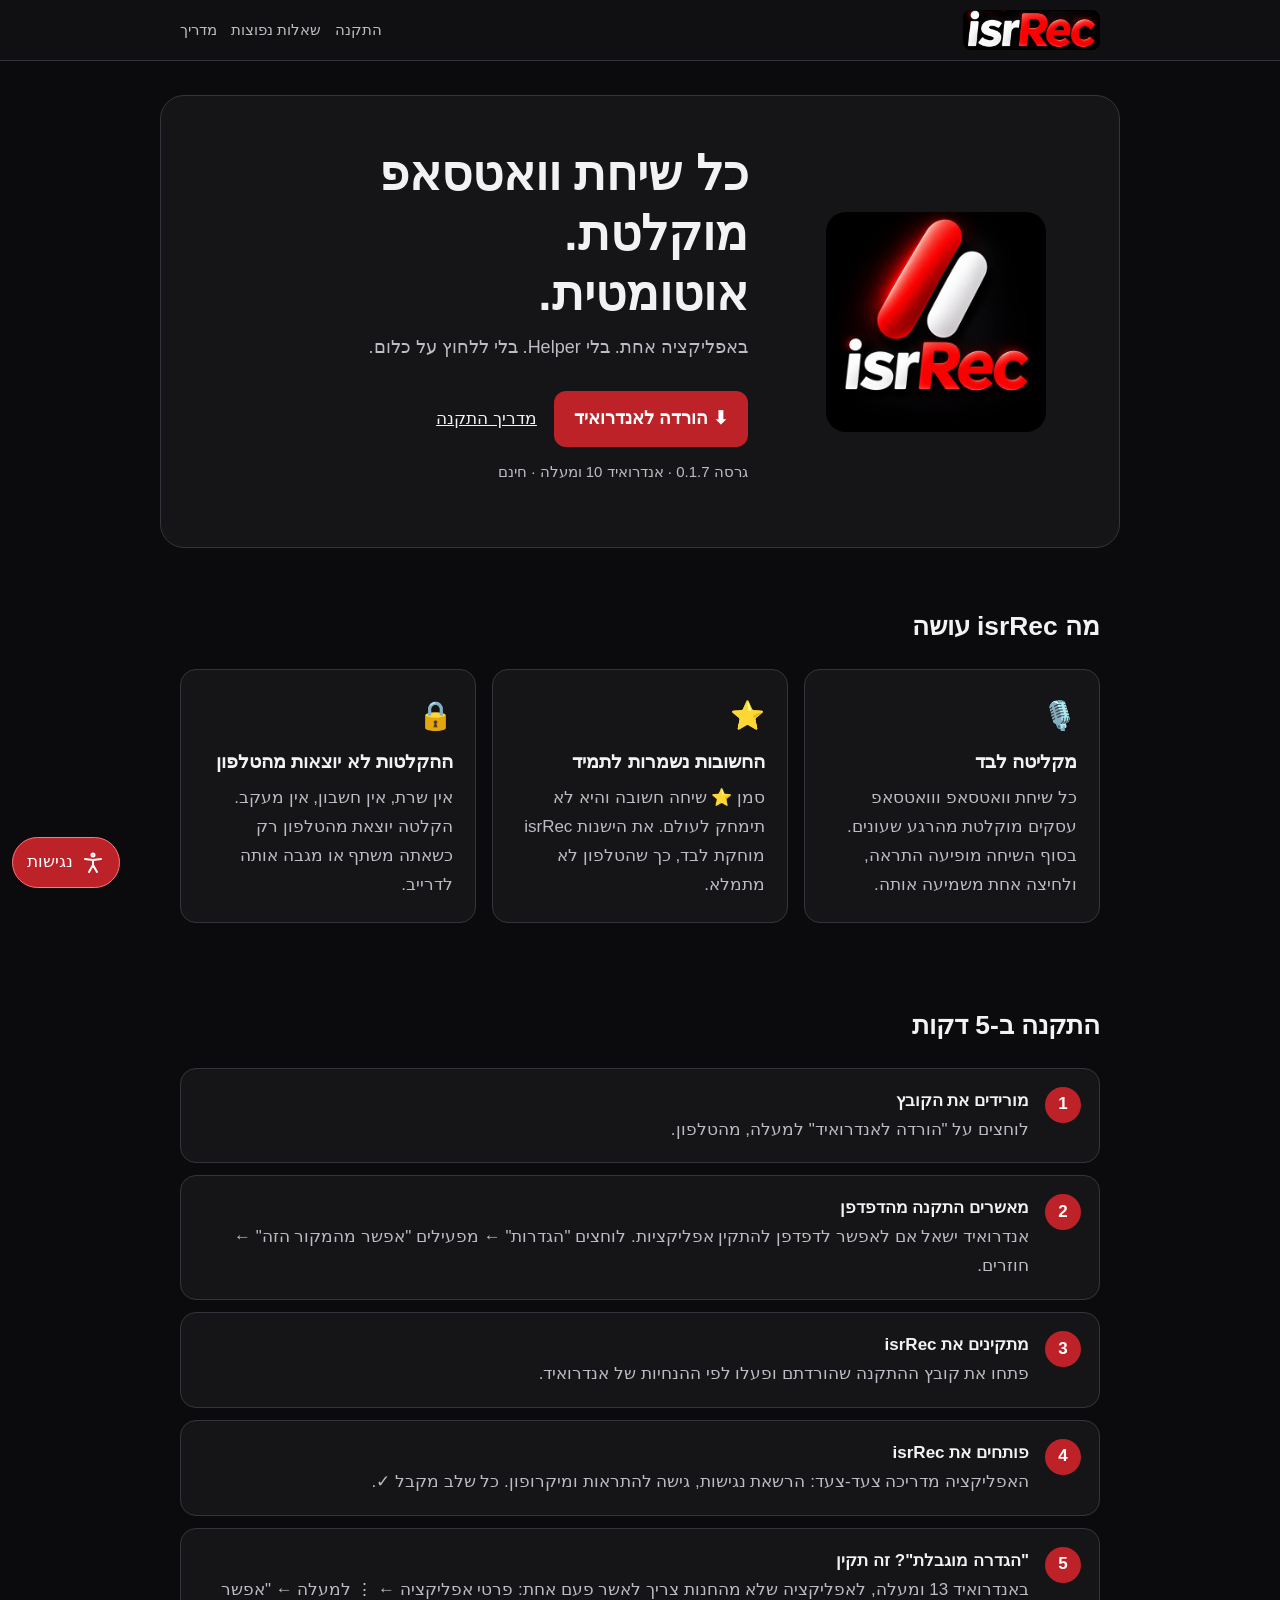
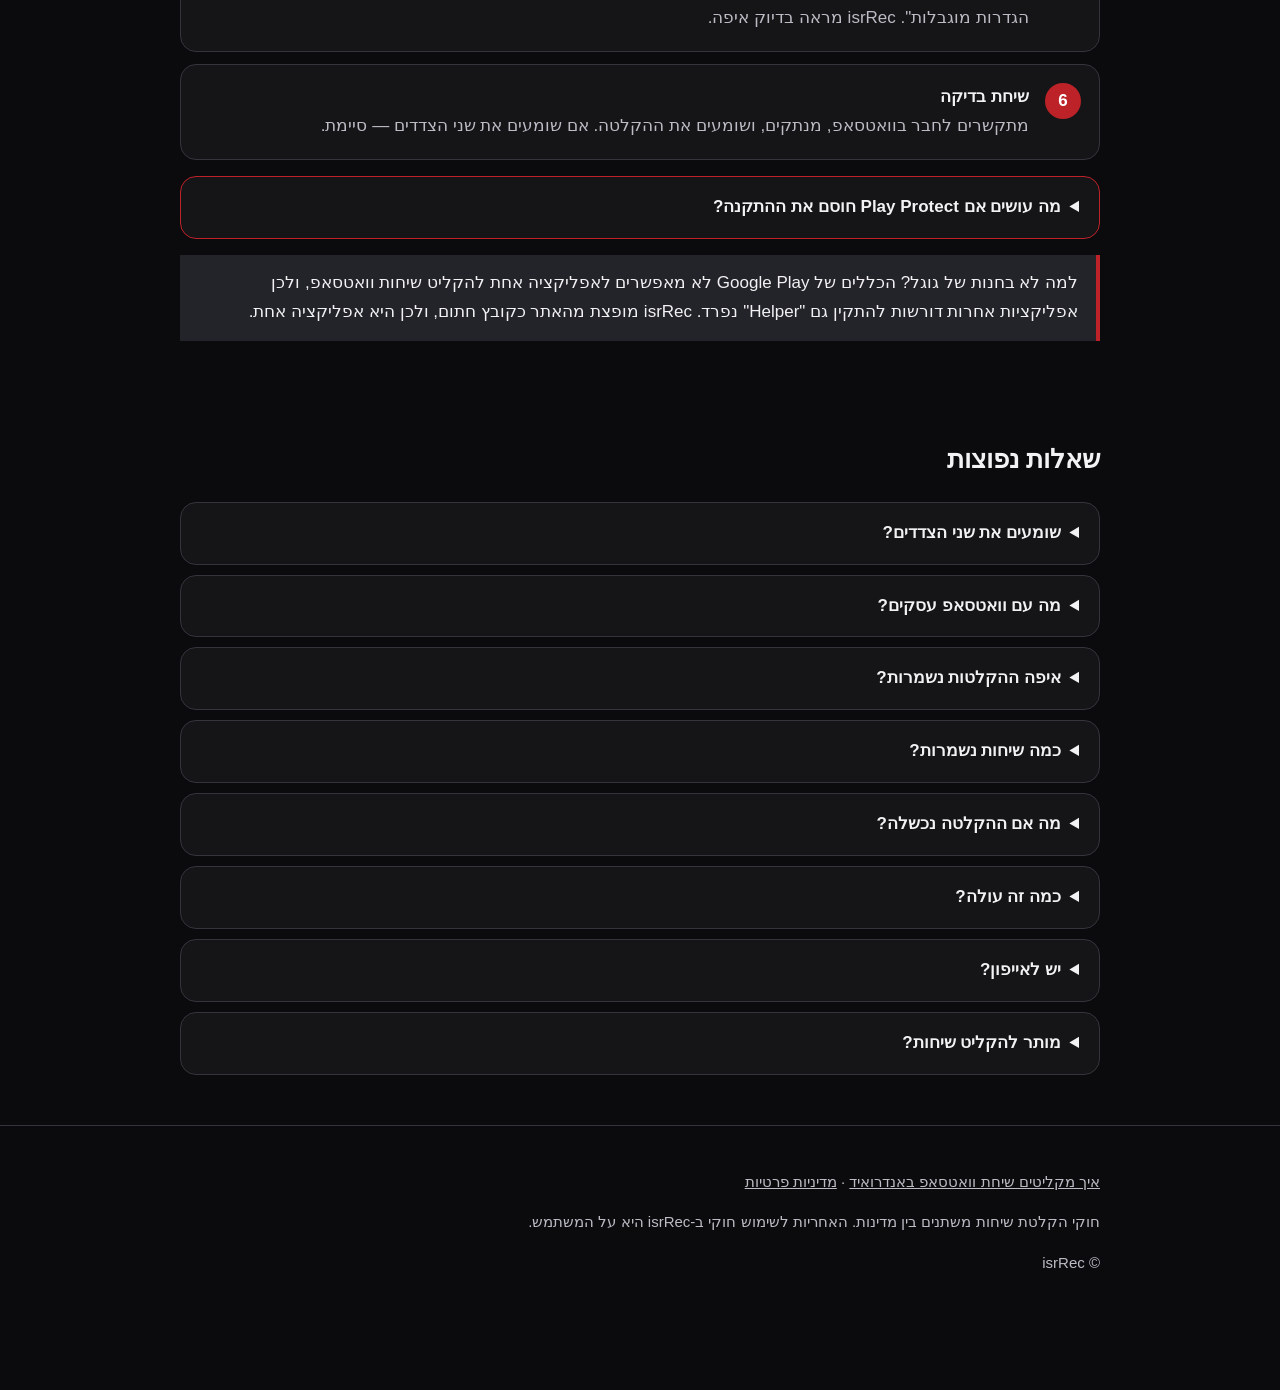
==== commit ebb770dd: "isrRec 0.1.7: update displayed product name" ====
--- a/index.html
+++ b/index.html
@@ -3,9 +3,9 @@
 <head>
   <meta charset="utf-8">
   <meta name="viewport" content="width=device-width, initial-scale=1">
-  <title>RecW — הקלטת שיחות וואטסאפ אוטומטית באנדרואיד</title>
-  <meta name="description" content="RecW מקליטה כל שיחת וואטסאפ אוטומטית, באפליקציה אחת ובלי Helper. שומרת את השיחות החשובות לתמיד, מוחקת לבד את הישנות, וההקלטות לא יוצאות מהטלפון.">
-  <meta property="og:title" content="RecW — כל שיחת וואטסאפ מוקלטת. אוטומטית.">
+  <title>isrRec — הקלטת שיחות וואטסאפ אוטומטית באנדרואיד</title>
+  <meta name="description" content="isrRec מקליטה כל שיחת וואטסאפ אוטומטית, באפליקציה אחת ובלי Helper. שומרת את השיחות החשובות לתמיד, מוחקת לבד את הישנות, וההקלטות לא יוצאות מהטלפון.">
+  <meta property="og:title" content="isrRec — כל שיחת וואטסאפ מוקלטת. אוטומטית.">
   <meta property="og:description" content="אפליקציה אחת, בלי Helper. החשובות נשמרות לתמיד, ההקלטות לא יוצאות מהטלפון.">
   <meta property="og:image" content="assets/icon.png">
   <meta property="og:locale" content="he_IL">
@@ -18,7 +18,7 @@
   <a class="skip-link" href="#main-content">דילוג לתוכן</a>
   <header class="site">
     <div class="wrap">
-      <a href="./" aria-label="RecW — עמוד הבית"><img src="assets/wordmark.png" alt="RecW"></a>
+      <a href="./" aria-label="isrRec — עמוד הבית"><img src="assets/wordmark.png" alt="isrRec"></a>
       <nav aria-label="ניווט ראשי">
         <a href="#install">התקנה</a>
         <a href="#faq">שאלות נפוצות</a>
@@ -34,15 +34,15 @@
         <div class="hero-copy">
         <h1>כל שיחת וואטסאפ מוקלטת.<br>אוטומטית.</h1>
         <p class="sub">באפליקציה אחת. בלי Helper. בלי ללחוץ על כלום.</p>
-        <a class="btn" href="RecW.apk" download id="download">⬇ הורדה לאנדרואיד</a>
+        <a class="btn" href="RecW.apk" download="isrRec.apk" id="download">⬇ הורדה לאנדרואיד</a>
         <a class="hero-help" href="#install">מדריך התקנה</a>
-        <p class="small">גרסה <span id="ver">0.1.6</span> · אנדרואיד 10 ומעלה · חינם</p>
+        <p class="small">גרסה <span id="ver">0.1.7</span> · אנדרואיד 10 ומעלה · חינם</p>
         </div>
       </div>
     </section>
 
     <section class="features" aria-labelledby="features-title">
-      <div class="wrap"><h2 id="features-title">מה RecW עושה</h2></div>
+      <div class="wrap"><h2 id="features-title">מה isrRec עושה</h2></div>
       <div class="wrap grid">
         <div class="card">
           <div class="emoji" aria-hidden="true">🎙️</div>
@@ -52,7 +52,7 @@
         <div class="card">
           <div class="emoji" aria-hidden="true">⭐</div>
           <h3>החשובות נשמרות לתמיד</h3>
-          <p>סמן ⭐ שיחה חשובה והיא לא תימחק לעולם. את הישנות RecW מוחקת לבד, כך שהטלפון לא מתמלא.</p>
+          <p>סמן ⭐ שיחה חשובה והיא לא תימחק לעולם. את הישנות isrRec מוחקת לבד, כך שהטלפון לא מתמלא.</p>
         </div>
         <div class="card">
           <div class="emoji" aria-hidden="true">🔒</div>
@@ -69,15 +69,15 @@
 
           <li><strong>מורידים את הקובץ</strong><span>לוחצים על "הורדה לאנדרואיד" למעלה, מהטלפון.</span></li>
           <li><strong>מאשרים התקנה מהדפדפן</strong><span>אנדרואיד ישאל אם לאפשר לדפדפן להתקין אפליקציות. לוחצים "הגדרות" ← מפעילים "אפשר מהמקור הזה" ← חוזרים.</span></li>
-          <li><strong>מתקינים את RecW</strong><span>פתחו את קובץ ההתקנה שהורדתם ופעלו לפי ההנחיות של אנדרואיד.</span></li>
-          <li><strong>פותחים את RecW</strong><span>האפליקציה מדריכה צעד-צעד: הרשאת נגישות, גישה להתראות ומיקרופון. כל שלב מקבל ✓.</span></li>
-          <li><strong>"הגדרה מוגבלת"? זה תקין</strong><span>באנדרואיד 13 ומעלה, לאפליקציה שלא מהחנות צריך לאשר פעם אחת: פרטי אפליקציה ← ⋮ למעלה ← "אפשר הגדרות מוגבלות". RecW מראה בדיוק איפה.</span></li>
+          <li><strong>מתקינים את isrRec</strong><span>פתחו את קובץ ההתקנה שהורדתם ופעלו לפי ההנחיות של אנדרואיד.</span></li>
+          <li><strong>פותחים את isrRec</strong><span>האפליקציה מדריכה צעד-צעד: הרשאת נגישות, גישה להתראות ומיקרופון. כל שלב מקבל ✓.</span></li>
+          <li><strong>"הגדרה מוגבלת"? זה תקין</strong><span>באנדרואיד 13 ומעלה, לאפליקציה שלא מהחנות צריך לאשר פעם אחת: פרטי אפליקציה ← ⋮ למעלה ← "אפשר הגדרות מוגבלות". isrRec מראה בדיוק איפה.</span></li>
           <li><strong>שיחת בדיקה</strong><span>מתקשרים לחבר בוואטסאפ, מנתקים, ושומעים את ההקלטה. אם שומעים את שני הצדדים — סיימת.</span></li>
         </ol>
 
         <details class="guide" id="play-protect"><summary>מה עושים אם Play Protect חוסם את ההתקנה?</summary><p>השאירו את Play Protect פעיל. אם ההתקנה נחסמה, אפשר לפנות אלינו בכתובת <a href="mailto:isr.service12@gmail.com">isr.service12@gmail.com</a> ולצרף את נוסח ההודעה.</p></details>
 
-        <p class="note">למה לא בחנות של גוגל? הכללים של Google Play לא מאפשרים לאפליקציה אחת להקליט שיחות וואטסאפ, ולכן אפליקציות אחרות דורשות להתקין גם "Helper" נפרד. RecW מופצת מהאתר כקובץ חתום, ולכן היא אפליקציה אחת.</p>
+        <p class="note">למה לא בחנות של גוגל? הכללים של Google Play לא מאפשרים לאפליקציה אחת להקליט שיחות וואטסאפ, ולכן אפליקציות אחרות דורשות להתקין גם "Helper" נפרד. isrRec מופצת מהאתר כקובץ חתום, ולכן היא אפליקציה אחת.</p>
       </div>
     </section>
 
@@ -103,7 +103,7 @@
         </details>
         <details>
           <summary>מה אם ההקלטה נכשלה?</summary>
-          <p>RecW לא נכשלת בשקט. אם הקלטה יוצאת שקטה או שהרשאה כבויה, מופיעה התראה ופס אדום עם כפתור "תקן".</p>
+          <p>isrRec לא נכשלת בשקט. אם הקלטה יוצאת שקטה או שהרשאה כבויה, מופיעה התראה ופס אדום עם כפתור "תקן".</p>
         </details>
         <details>
           <summary>כמה זה עולה?</summary>
@@ -115,7 +115,7 @@
         </details>
         <details>
           <summary>מותר להקליט שיחות?</summary>
-          <p>חוקי הקלטת שיחות משתנים בין מדינות. האחריות לשימוש חוקי ב-RecW היא על המשתמש.</p>
+          <p>חוקי הקלטת שיחות משתנים בין מדינות. האחריות לשימוש חוקי ב-isrRec היא על המשתמש.</p>
         </details>
       </div>
     </section>
@@ -124,8 +124,8 @@
   <footer class="site">
     <div class="wrap">
       <p><a href="guides/record-whatsapp-call.html">איך מקליטים שיחת וואטסאפ באנדרואיד</a> · <a href="privacy.html">מדיניות פרטיות</a></p>
-      <p>חוקי הקלטת שיחות משתנים בין מדינות. האחריות לשימוש חוקי ב-RecW היא על המשתמש.</p>
-      <p>© RecW</p>
+      <p>חוקי הקלטת שיחות משתנים בין מדינות. האחריות לשימוש חוקי ב-isrRec היא על המשתמש.</p>
+      <p>© isrRec</p>
     </div>
   </footer>
 
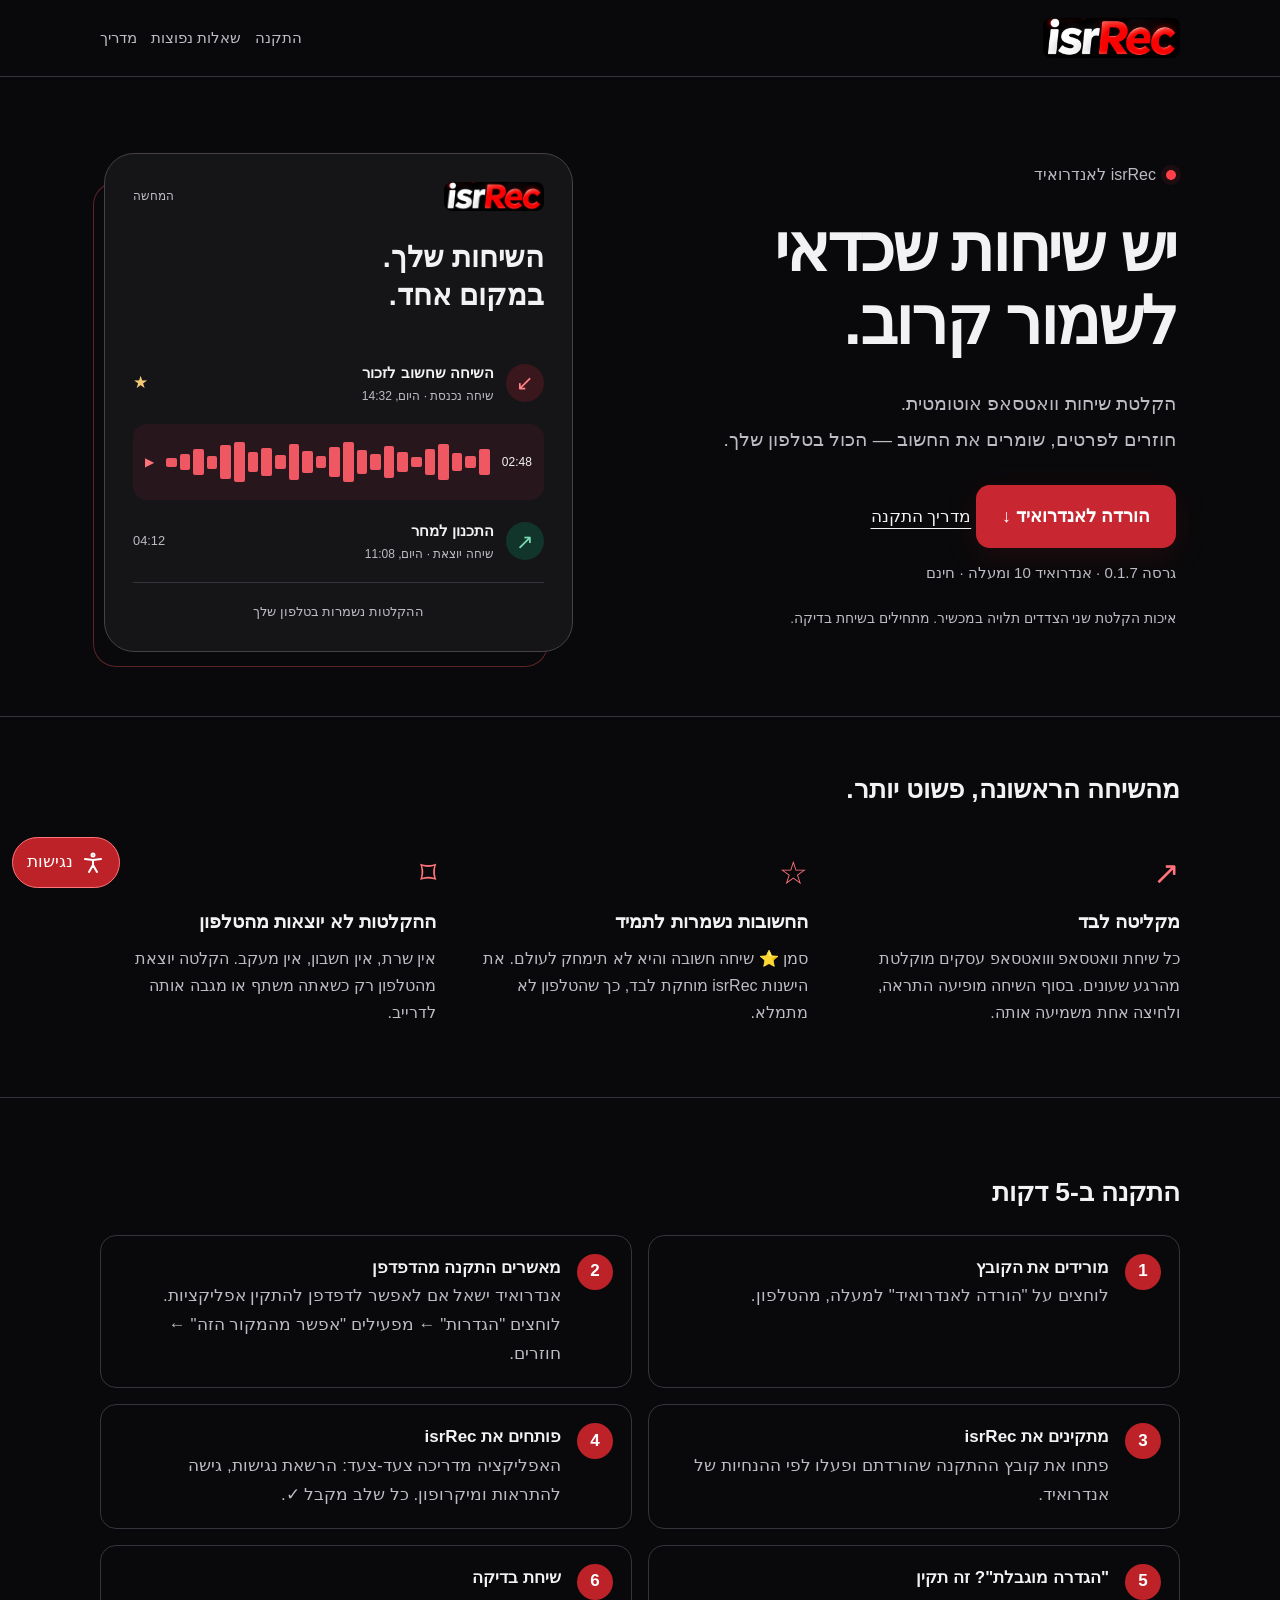
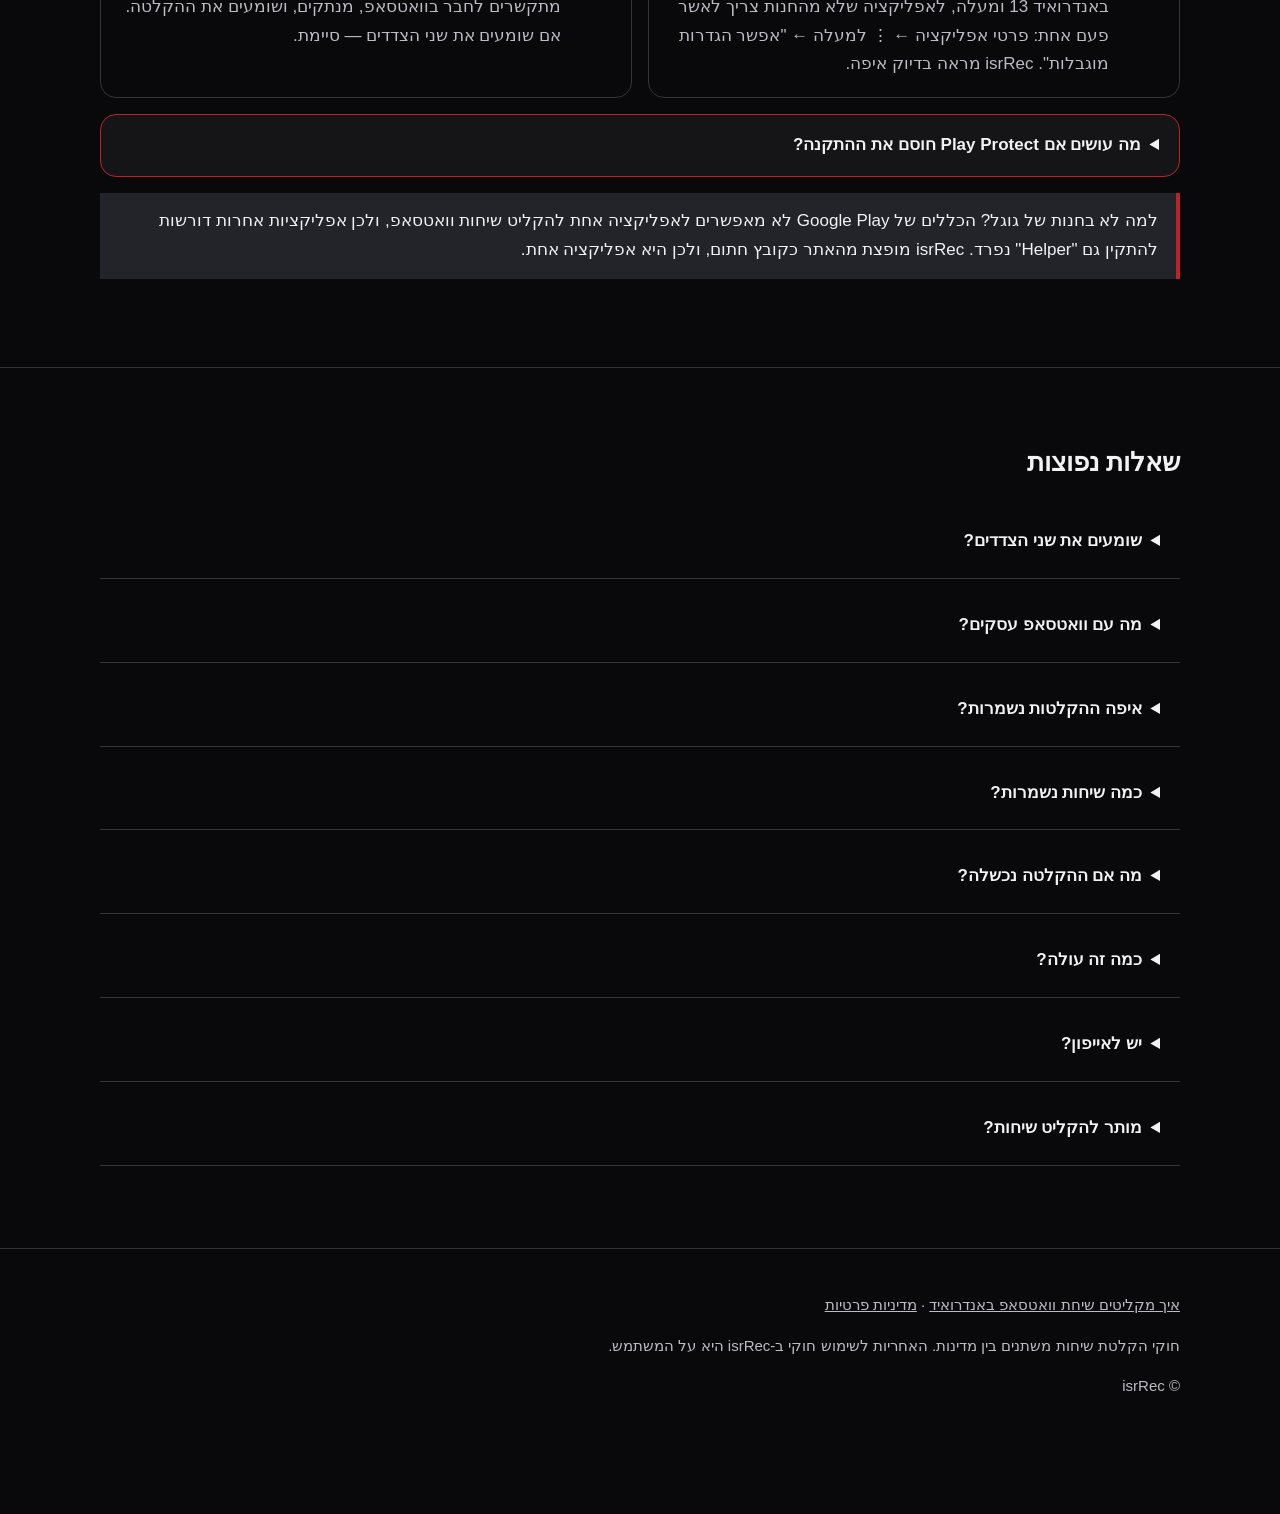
==== commit bfc6d6d3: "Refresh home page and use transparent brand favicon" ====
--- a/index.html
+++ b/index.html
@@ -10,11 +10,11 @@
   <meta property="og:image" content="assets/icon.png">
   <meta property="og:locale" content="he_IL">
   <meta name="theme-color" content="#0b0b0e">
-  <link rel="icon" href="assets/favicon.png">
-  <link rel="stylesheet" href="assets/style.css">
+  <link rel="icon" href="assets/favicon.svg">
+  <link rel="stylesheet" href="assets/style.css?v=20261113b">
   <script src="assets/accessibility.js" defer></script>
 </head>
-<body>
+<body class="home">
   <a class="skip-link" href="#main-content">דילוג לתוכן</a>
   <header class="site">
     <div class="wrap">
@@ -30,32 +30,33 @@
   <main id="main-content" tabindex="-1">
     <section class="hero">
       <div class="wrap hero-frame">
-        <img class="icon" src="assets/icon.png" alt="" width="120" height="120">
+        
         <div class="hero-copy">
-        <h1>כל שיחת וואטסאפ מוקלטת.<br>אוטומטית.</h1>
-        <p class="sub">באפליקציה אחת. בלי Helper. בלי ללחוץ על כלום.</p>
-        <a class="btn" href="RecW.apk" download="isrRec.apk" id="download">⬇ הורדה לאנדרואיד</a>
+        <p class="hero-intro"><span class="record-dot" aria-hidden="true"></span> isrRec לאנדרואיד</p><h1>יש שיחות שכדאי<br>לשמור קרוב.</h1>
+        <p class="sub">הקלטת שיחות וואטסאפ אוטומטית.<br>חוזרים לפרטים, שומרים את החשוב — הכול בטלפון שלך.</p>
+        <a class="btn" href="RecW.apk" download="isrRec.apk" id="download">הורדה לאנדרואיד ↓</a>
         <a class="hero-help" href="#install">מדריך התקנה</a>
         <p class="small">גרסה <span id="ver">0.1.7</span> · אנדרואיד 10 ומעלה · חינם</p>
-        </div>
+        <p class="compatibility">איכות הקלטת שני הצדדים תלויה במכשיר. מתחילים בשיחת בדיקה.</p></div>
+<div class="recording-preview" role="img" aria-label="המחשה של רשימת שיחות נכנסות ויוצאות ונגן הקלטה"><div class="preview-top"><img src="assets/wordmark.png" alt="" width="100"><span>המחשה</span></div><h2>השיחות שלך.<br>במקום אחד.</h2><div class="preview-row"><span class="call-direction incoming">↙</span><div><strong>השיחה שחשוב לזכור</strong><small>שיחה נכנסת · היום, 14:32</small></div><span class="saved-star">★</span></div><div class="wave-player"><span class="play-symbol">▶</span><div class="wave" aria-hidden="true"><i style="--h:22%"></i><i style="--h:40%"></i><i style="--h:65%"></i><i style="--h:32%"></i><i style="--h:85%"></i><i style="--h:100%"></i><i style="--h:50%"></i><i style="--h:70%"></i><i style="--h:35%"></i><i style="--h:90%"></i><i style="--h:55%"></i><i style="--h:30%"></i><i style="--h:75%"></i><i style="--h:100%"></i><i style="--h:60%"></i><i style="--h:40%"></i><i style="--h:80%"></i><i style="--h:50%"></i><i style="--h:25%"></i><i style="--h:65%"></i><i style="--h:90%"></i><i style="--h:45%"></i><i style="--h:30%"></i><i style="--h:65%"></i></div><span dir="ltr">02:48</span></div><div class="preview-row"><span class="call-direction outgoing">↗</span><div><strong>התכנון למחר</strong><small>שיחה יוצאת · היום, 11:08</small></div><span class="duration">04:12</span></div><div class="preview-bottom">ההקלטות נשמרות בטלפון שלך</div></div>
       </div>
     </section>
 
     <section class="features" aria-labelledby="features-title">
-      <div class="wrap"><h2 id="features-title">מה isrRec עושה</h2></div>
+      <div class="wrap"><h2 id="features-title">מהשיחה הראשונה, פשוט יותר.</h2></div>
       <div class="wrap grid">
         <div class="card">
-          <div class="emoji" aria-hidden="true">🎙️</div>
+          <div class="emoji" aria-hidden="true">↗</div>
           <h3>מקליטה לבד</h3>
           <p>כל שיחת וואטסאפ ווואטסאפ עסקים מוקלטת מהרגע שעונים. בסוף השיחה מופיעה התראה, ולחיצה אחת משמיעה אותה.</p>
         </div>
         <div class="card">
-          <div class="emoji" aria-hidden="true">⭐</div>
+          <div class="emoji" aria-hidden="true">☆</div>
           <h3>החשובות נשמרות לתמיד</h3>
           <p>סמן ⭐ שיחה חשובה והיא לא תימחק לעולם. את הישנות isrRec מוחקת לבד, כך שהטלפון לא מתמלא.</p>
         </div>
         <div class="card">
-          <div class="emoji" aria-hidden="true">🔒</div>
+          <div class="emoji" aria-hidden="true">⌑</div>
           <h3>ההקלטות לא יוצאות מהטלפון</h3>
           <p>אין שרת, אין חשבון, אין מעקב. הקלטה יוצאת מהטלפון רק כשאתה משתף או מגבה אותה לדרייב.</p>
         </div>
--- a/assets/style.css
+++ b/assets/style.css
@@ -204,3 +204,58 @@
   .hero-frame { grid-template-columns: 1fr; text-align: center; }
   .hero .icon { max-width: 136px; }
 }
+/* Home: a recording-focused composition, scoped away from guides. */
+.home { --bg: #09090b; }
+.home .wrap { max-width: 1120px; }
+.home header.site { background: var(--bg); padding-block: 18px; }
+.home .hero { padding: 76px 0 64px; }
+.home .hero-frame { background: none; border: 0; border-radius: 0; padding: 0 24px; grid-template-columns: 1.15fr 1fr; gap: 64px; }
+.home .hero-intro { display: flex; align-items: center; gap: 10px; font-size: 1rem; color: var(--muted); margin: 0 0 24px; }
+.record-dot { width: 10px; height: 10px; background: #ff4048; border-radius: 50%; box-shadow: 0 0 0 5px #ff404815; }
+.home .hero h1 { font-size: clamp(2.6rem, 5.1vw, 4.3rem); line-height: 1.12; letter-spacing: -.035em; margin-bottom: 28px; }
+.home .hero p.sub { font-size: 1.2rem; line-height: 1.85; max-width: 33rem; }
+.hero-actions { display: flex; flex-wrap: wrap; gap: 12px 24px; align-items: center; }
+.home .btn { background: #c82732; padding: 16px 26px; gap: 28px; border-radius: 14px; box-shadow: 0 8px 32px #bc222822; }
+.home .btn:hover { background: #a91e29; }
+.home .hero-help { margin: 0; text-underline-offset: 6px; }
+.compatibility { color: var(--muted); font-size: .85rem; max-width: 30rem; margin-top: 22px; }
+.recording-preview { min-width: 0; background: var(--card); border: 1px solid #484047; border-radius: 30px; padding: 28px; box-shadow: -18px 22px 0 -8px #09090b, -18px 22px 0 -7px #60232a; }
+.preview-top { display: flex; justify-content: space-between; align-items: center; color: var(--muted); font-size: .75rem; }
+.preview-top img { width: 100px; border-radius: 8px; }
+.recording-preview h2 { font-size: 1.8rem; line-height: 1.3; margin: 28px 0; }
+.preview-row { display: flex; gap: 12px; align-items: center; padding-block: 18px; }
+.preview-row strong { display: block; font-size: .95rem; }
+.preview-row small { display: block; color: var(--muted); font-size: .75rem; }
+.call-direction { display: grid; place-items: center; width: 38px; height: 38px; border-radius: 50%; flex-shrink: 0; font-size: 1.3rem; }
+.incoming { background: #3a171d; color: #ff8287; }
+.outgoing { background: #12352b; color: #78dbb4; }
+.saved-star { color: #f2c976; margin-inline-start: auto; }
+.duration { color: var(--muted); font-size: .8rem; margin-inline-start: auto; }
+.wave-player { background: #27171d; border-radius: 14px; padding: 18px 12px; display: flex; gap: 12px; align-items: center; direction: ltr; font-size: .75rem; }
+.play-symbol { color: #ff747b; }
+.wave { display: flex; height: 40px; flex: 1; gap: 3px; align-items: center; }
+.wave i { flex: 1; height: var(--h); border-radius: 2px; background: #ef5862; }
+.preview-bottom { padding-top: 18px; border-top: 1px solid var(--line); color: var(--muted); font-size: .8rem; text-align: center; }
+.preview-bottom span { color: #ff747b; margin-inline-end: 5px; }
+.home .features { padding-block: 50px 70px; border-block: 1px solid var(--line); }
+.home .features h2 { margin-bottom: 34px; }
+.home .features .grid { gap: 36px; }
+.home .features .card { background: none; border: 0; padding: 0; }
+.home .features .emoji { color: #ff747b; font-size: 2rem; }
+.home .features .card p { font-size: 1rem; }
+.home #install, .home #faq { padding-block: 72px; }
+.home ol.steps { display: grid; grid-template-columns: 1fr 1fr; gap: 16px; }
+.home ol.steps li { margin: 0; background: transparent; }
+.home #faq { border-top: 1px solid var(--line); }
+.home #faq details { background: transparent; border-width: 0 0 1px; border-radius: 0; padding-block: 22px; }
+[data-a11y-contrast] .recording-preview, [data-a11y-contrast] .wave-player { background: #000; border: 1px solid #fff; }
+@media (max-width: 800px) {
+ .home .hero { padding-block: 42px; }
+ .home .hero-frame { grid-template-columns: 1fr; gap: 40px; text-align: start; }
+ .recording-preview { width: 100%; max-width: 440px; justify-self: center; }
+ .home .hero h1 { font-size: clamp(2.6rem, 8vw, 4rem); }
+ .home .hero-copy { max-width: 560px; }
+ .home ol.steps { grid-template-columns: 1fr; }
+ .home #install, .home #faq { padding-block: 44px; }
+}
+@media (max-width: 380px) { .recording-preview { padding: 18px; } .preview-row { gap: 8px; } }
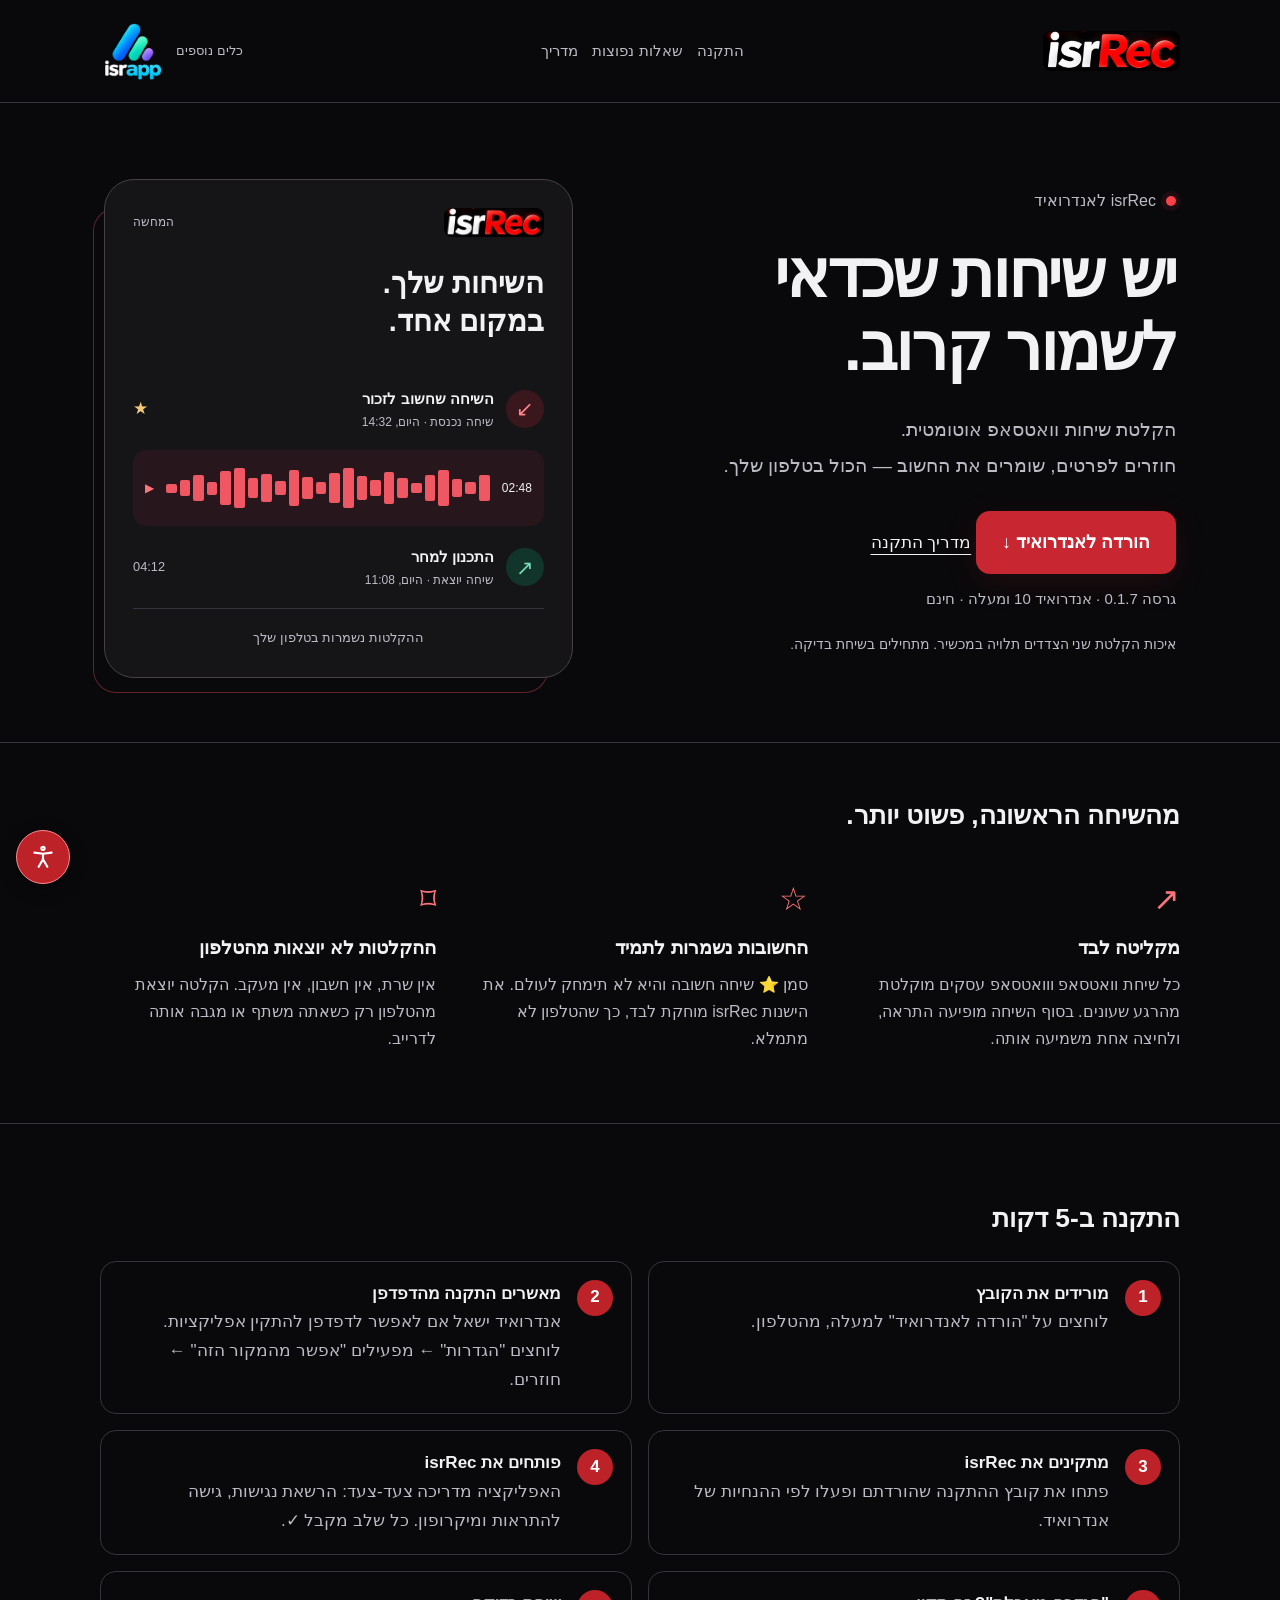
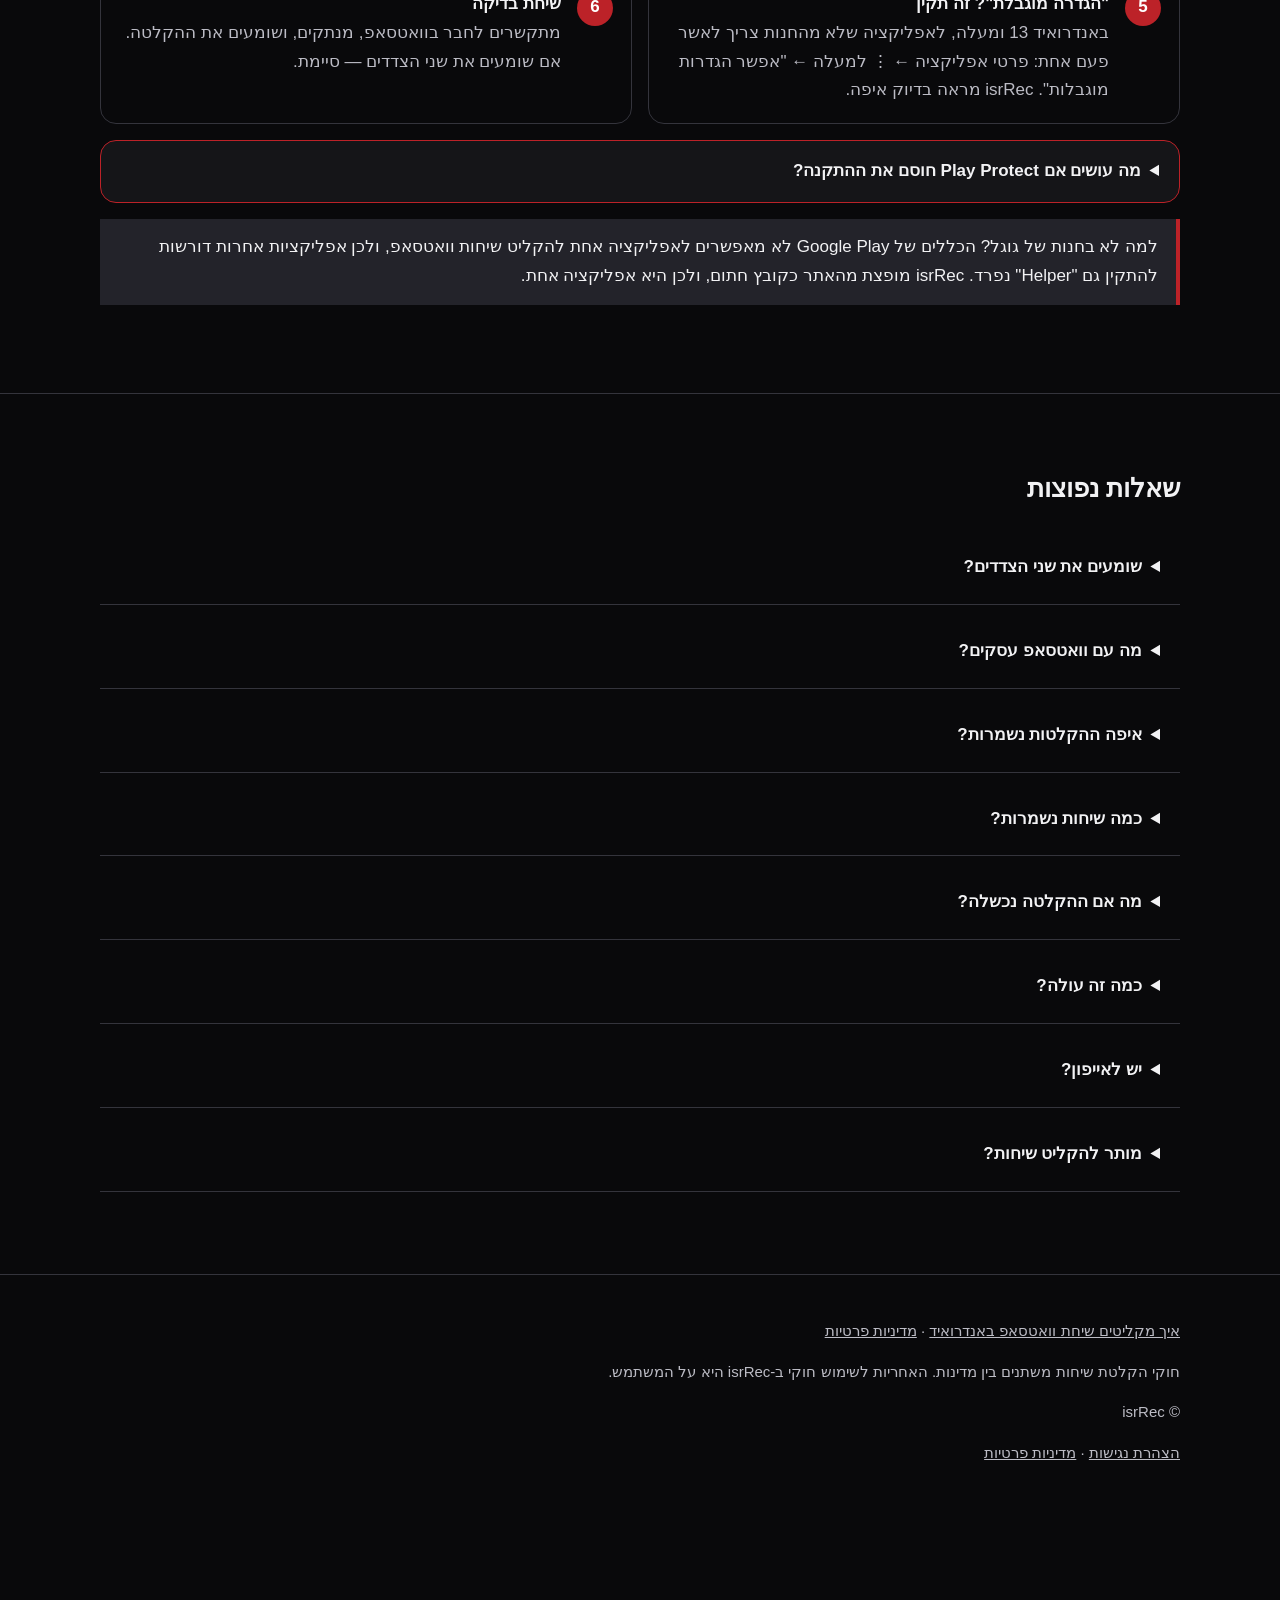
==== commit 538dd90e: "Add floating install and accessibility controls and israpp tools link" ====
--- a/index.html
+++ b/index.html
@@ -11,8 +11,8 @@
   <meta property="og:locale" content="he_IL">
   <meta name="theme-color" content="#0b0b0e">
   <link rel="icon" href="assets/favicon.svg">
-  <link rel="stylesheet" href="assets/style.css?v=20261113b">
-  <script src="assets/accessibility.js" defer></script>
+  <link rel="stylesheet" href="assets/style.css?v=20261113c">
+  <script src="assets/accessibility.js?v=20261113c" defer></script>
 </head>
 <body class="home">
   <a class="skip-link" href="#main-content">דילוג לתוכן</a>
@@ -23,7 +23,7 @@
         <a href="#install">התקנה</a>
         <a href="#faq">שאלות נפוצות</a>
         <a href="guides/record-whatsapp-call.html">מדריך</a>
-      </nav>
+      </nav><a class="tools-link" href="https://israpp.me/" target="_blank" rel="noopener noreferrer" aria-label="כלים נוספים של israpp — נפתח בלשונית חדשה"><img src="assets/israpp.png" alt="israpp" width="66" height="66"><span>כלים נוספים</span></a>
     </div>
   </header>
 
@@ -128,7 +128,7 @@
       <p>חוקי הקלטת שיחות משתנים בין מדינות. האחריות לשימוש חוקי ב-isrRec היא על המשתמש.</p>
       <p>© isrRec</p>
     </div>
-  </footer>
+  <div class="wrap footer-legal"><a href="accessibility.html">הצהרת נגישות</a> · <a href="privacy.html">מדיניות פרטיות</a></div></footer>
 
   <script>
     // Show the current version from version.json (same file the app checks).
--- a/assets/style.css
+++ b/assets/style.css
@@ -259,3 +259,28 @@
  .home #install, .home #faq { padding-block: 44px; }
 }
 @media (max-width: 380px) { .recording-preview { padding: 18px; } .preview-row { gap: 8px; } }
+/* Shared controls use physical left positioning in both RTL and LTR. */
+:root { --floating-bottom: max(16px, env(safe-area-inset-bottom)); }
+.a11y-launcher, .install-launcher { position: fixed; z-index: 4; inset-inline-end: auto; right: auto; left: max(16px, env(safe-area-inset-left)); width: 54px; height: 54px; min-height: 54px; padding: 0; border-radius: 50%; display: grid; place-items: center; background: #bc2228; color: #fff; border: 1px solid #ff8a90; box-shadow: 0 4px 18px #0005; text-decoration: none; cursor: pointer; }
+.a11y-launcher { bottom: var(--floating-bottom); }
+.install-launcher { bottom: calc(var(--floating-bottom) + 66px); }
+header.site .wrap { display: grid; grid-template-columns: auto 1fr auto; direction: ltr; }
+header.site .wrap > a:first-child { grid-column: 3; grid-row: 1; }
+header.site nav { grid-column: 2; grid-row: 1; justify-content: center; direction: rtl; }
+header.site .tools-link { grid-column: 1; grid-row: 1; display: flex; align-items: center; gap: 10px; text-decoration: none; color: var(--muted); font-size: .8rem; }
+header.site .tools-link img { height: 66px; width: 66px; object-fit: contain; border-radius: 0; }
+footer.site { padding-bottom: 150px; }
+:root[data-theme="light"] { color-scheme: light; --bg: #faf8f8; --card: #fff; --card-2: #eee8e9; --text: #20191b; --muted: #5c5055; --line: #cfc3c7; }
+[data-theme="light"] .home, [data-theme="light"] header.site { --bg: #faf8f8; background: var(--bg); }
+[data-theme="light"] article :is(p,li) { color: var(--text); }
+[data-theme="light"] .recording-preview { box-shadow: -18px 22px 0 -8px #faf8f8, -18px 22px 0 -7px #d3aeb4; }
+[data-theme="light"] .wave-player { background: #f7e6e9; }
+[data-theme="light"] .saved-star { color: #8a5900; }
+[data-theme="light"] :focus-visible { outline-color: #7b1221; }
+:root[data-a11y-contrast], :root[data-theme="light"][data-a11y-contrast] { --bg:#000; --card:#000; --card-2:#151515; --line:#fff; --text:#fff; --muted:#fff; color-scheme: dark; }
+[data-a11y-contrast] .home, [data-a11y-contrast] header.site { --bg:#000; background:#000; }
+[data-a11y-motion] *, [data-a11y-motion] *::before, [data-a11y-motion] *::after { animation:none !important; transition:none !important; scroll-behavior:auto !important; }
+@media (prefers-reduced-motion:reduce) { *, *::before, *::after { animation:none !important; transition:none !important; } }
+@media (max-width:560px) { header.site .wrap { grid-template-columns: 1fr 1fr; } header.site .wrap > a:first-child { grid-column:2; justify-self:end; } header.site .tools-link { grid-column:1; justify-self:start; } header.site .tools-link span { max-width: 5em; line-height:1.3; } header.site .tools-link img { width:50px; height:50px; } header.site nav { grid-column:1 / -1; grid-row:2; } }
+[data-a11y-contrast] .wave-player { background:#000; color:#fff; border:1px solid #fff; }
+[data-a11y-contrast] :focus-visible { outline-color:#fff; }
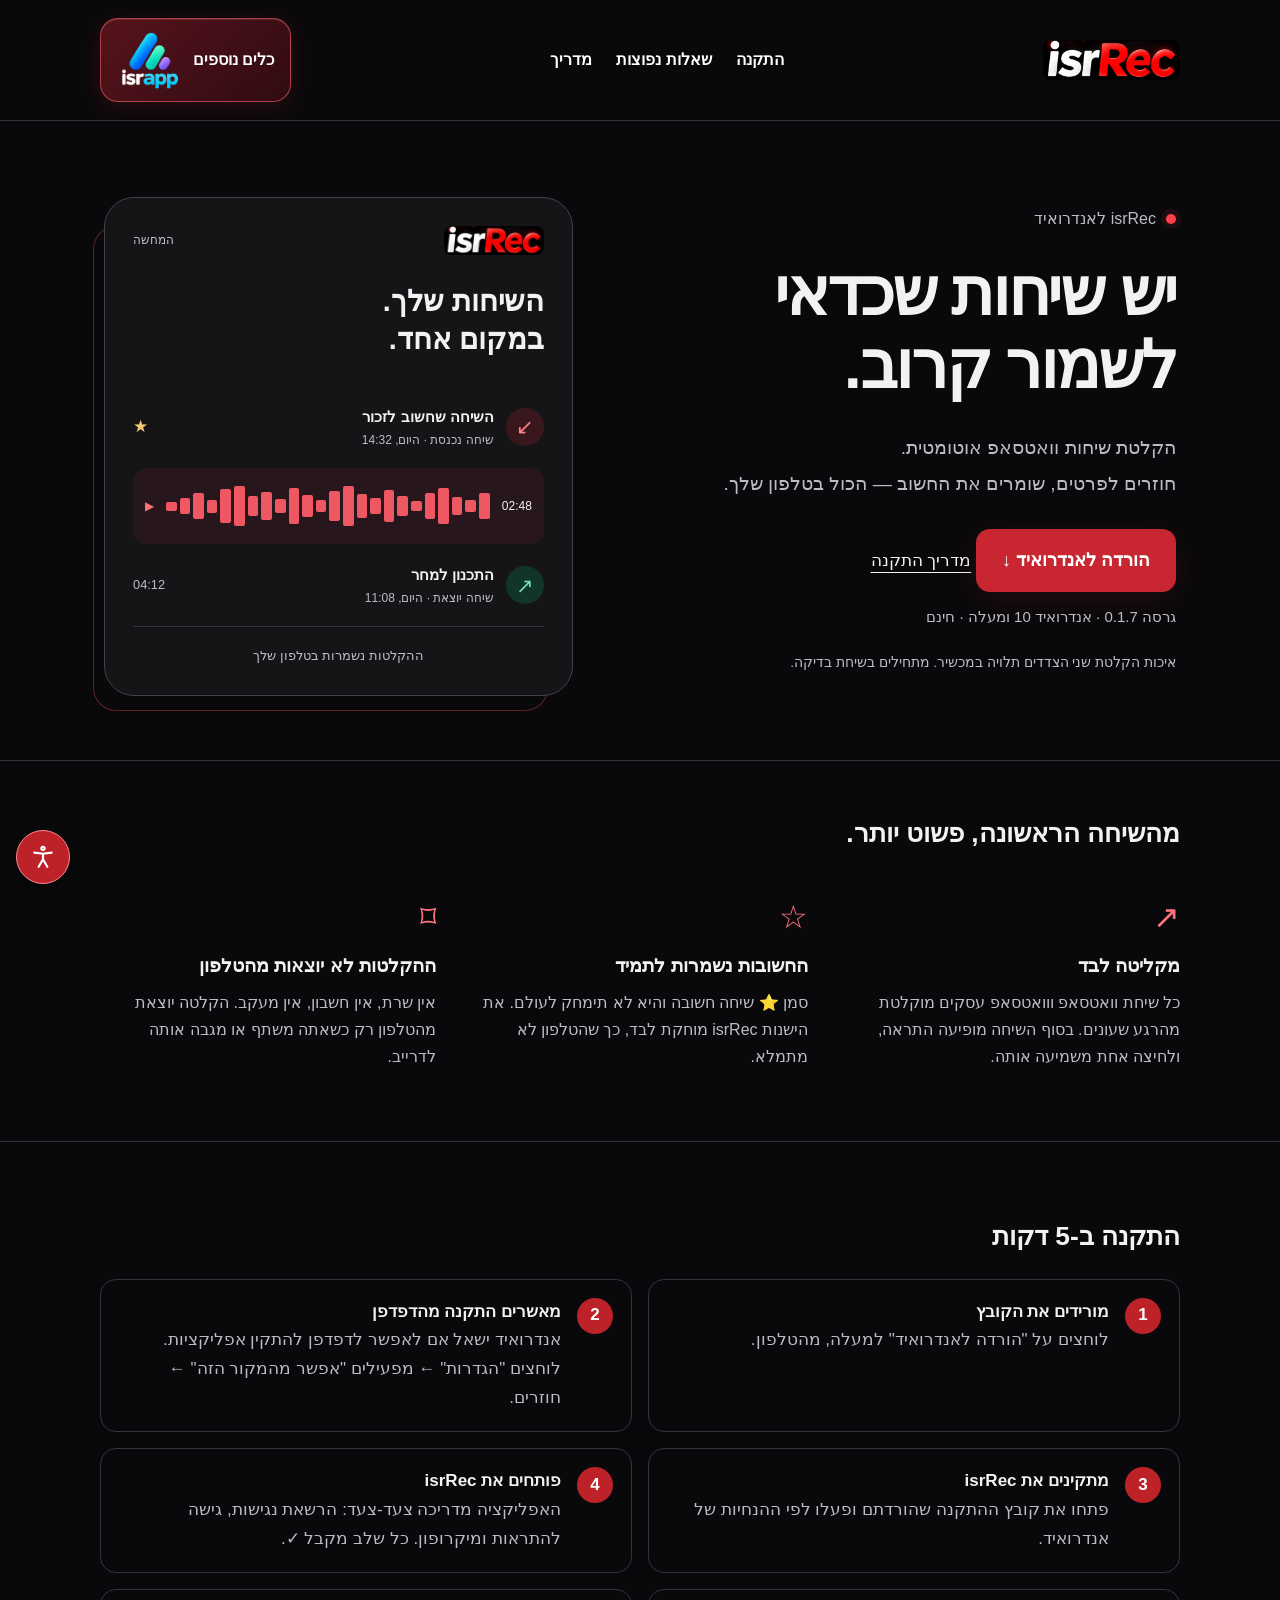
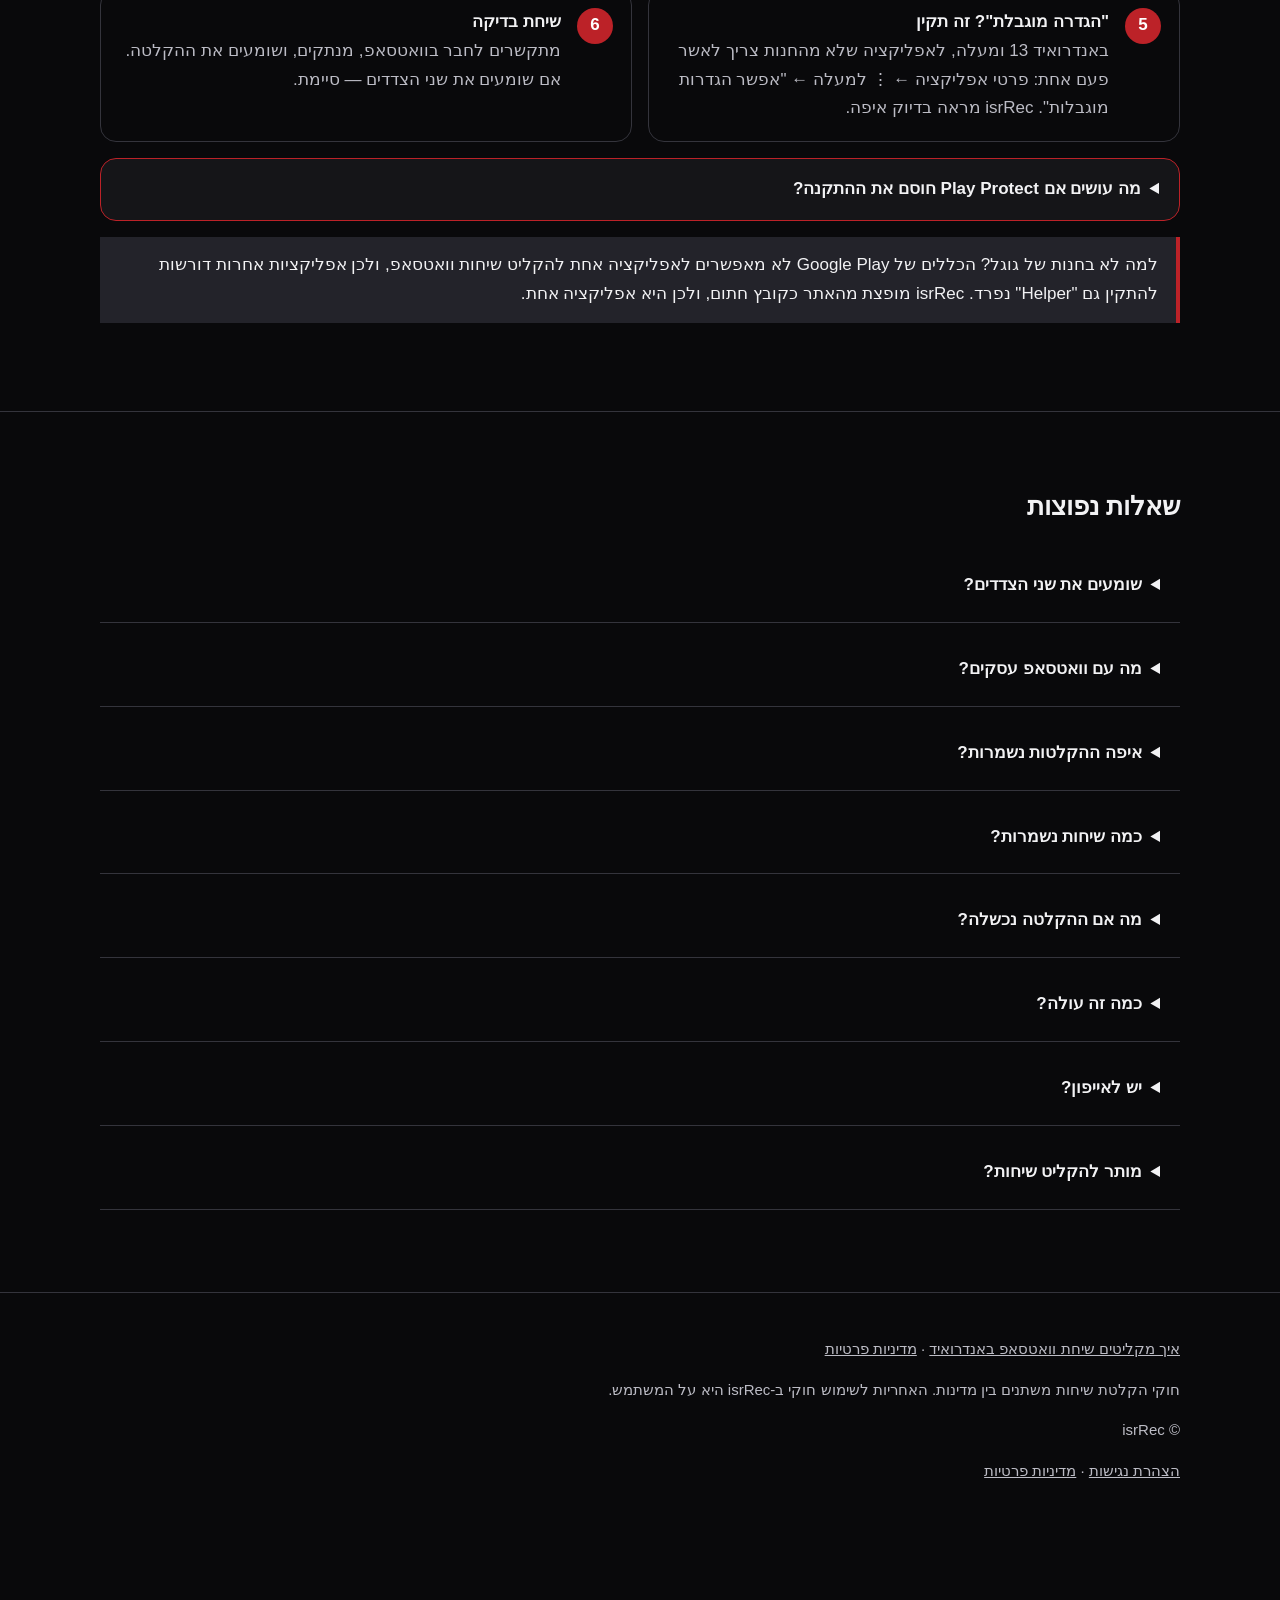
==== commit 838f48af: "Polish white navigation and red glass tools button" ====
--- a/index.html
+++ b/index.html
@@ -11,7 +11,7 @@
   <meta property="og:locale" content="he_IL">
   <meta name="theme-color" content="#0b0b0e">
   <link rel="icon" href="assets/favicon.svg">
-  <link rel="stylesheet" href="assets/style.css?v=20261113c">
+  <link rel="stylesheet" href="assets/style.css?v=20261113d">
   <script src="assets/accessibility.js?v=20261113c" defer></script>
 </head>
 <body class="home">
--- a/assets/style.css
+++ b/assets/style.css
@@ -284,3 +284,35 @@
 @media (max-width:560px) { header.site .wrap { grid-template-columns: 1fr 1fr; } header.site .wrap > a:first-child { grid-column:2; justify-self:end; } header.site .tools-link { grid-column:1; justify-self:start; } header.site .tools-link span { max-width: 5em; line-height:1.3; } header.site .tools-link img { width:50px; height:50px; } header.site nav { grid-column:1 / -1; grid-row:2; } }
 [data-a11y-contrast] .wave-player { background:#000; color:#fff; border:1px solid #fff; }
 [data-a11y-contrast] :focus-visible { outline-color:#fff; }
+/* Bright, readable navigation and a red glass tools button. */
+header.site nav a, header.site .tools-link {
+  font-family: "Segoe UI", Arial, sans-serif;
+  font-size: 1rem;
+  font-weight: 600;
+  line-height: 1.5;
+  color: #fff;
+}
+header.site nav { gap: 8px 24px; }
+header.site nav a { padding-block: 10px; }
+header.site nav a:hover { color: #fff; text-decoration: underline; text-underline-offset: 7px; }
+header.site .tools-link {
+  padding: 8px 16px;
+  border: 1px solid rgba(255, 91, 105, .6);
+  border-radius: 18px;
+  background: linear-gradient(135deg, rgba(159, 30, 44, .52), rgba(68, 13, 22, .68));
+  backdrop-filter: blur(16px);
+  -webkit-backdrop-filter: blur(16px);
+  box-shadow: inset 0 1px 0 rgba(255, 200, 205, .14), 0 5px 24px rgba(218, 34, 55, .16);
+}
+header.site .tools-link:hover {
+  border-color: #ff8290;
+  background: linear-gradient(135deg, rgba(185, 36, 53, .65), rgba(91, 17, 29, .8));
+}
+[data-theme="light"] header.site { background: #171014; }
+[data-theme="light"] header.site :focus-visible { outline-color: #fff; }
+[data-a11y-contrast] header.site .tools-link { background:#000; border-color:#fff; box-shadow:none; backdrop-filter:none; }
+@media (max-width:560px) {
+  header.site .tools-link { padding: 7px 10px; gap: 8px; border-radius: 14px; }
+  header.site .tools-link span { max-width: 5em; }
+  header.site nav { gap: 6px 20px; }
+}
